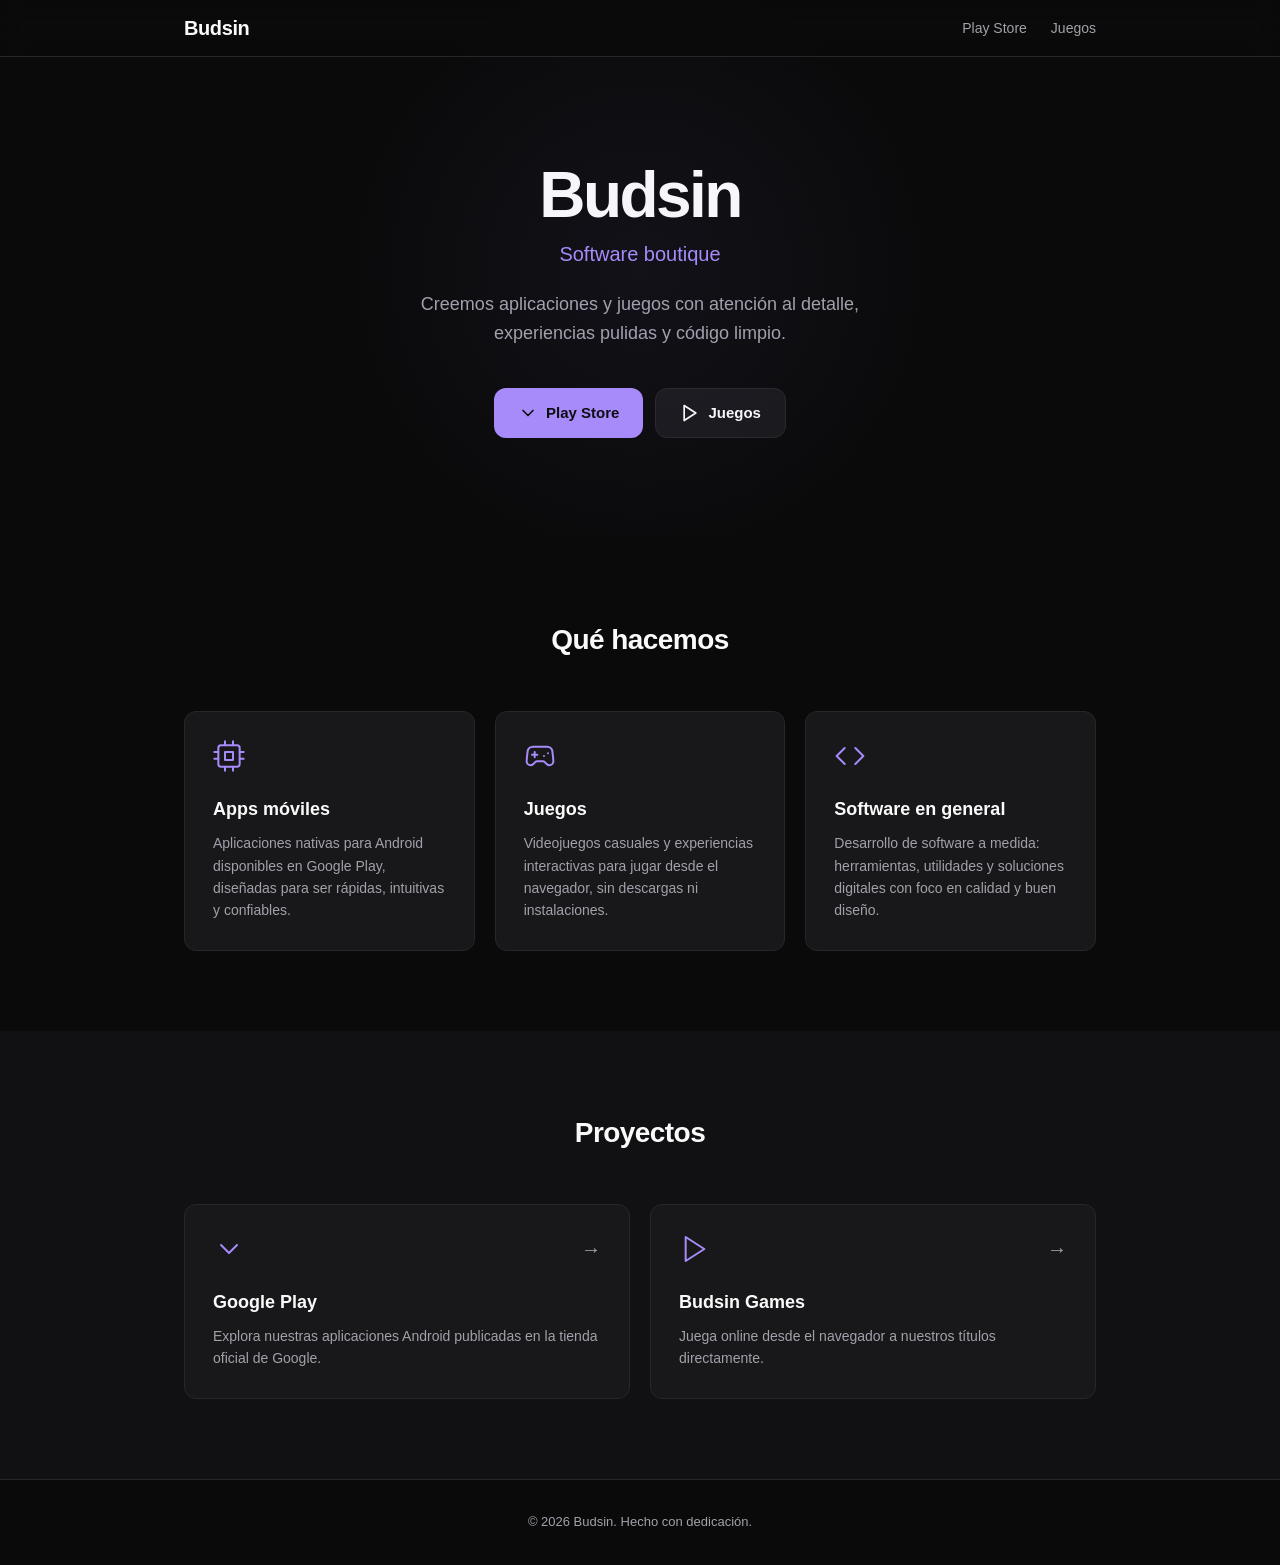
==== index.html @ 26d52bfa "first commit" ====
<!DOCTYPE html>
<html lang="es">
<head>
  <meta charset="UTF-8">
  <meta name="viewport" content="width=device-width, initial-scale=1.0">
  <meta name="description" content="Budsin - Software boutique que crea aplicaciones y juegos móviles innovadores.">
  <title>Budsin · Software</title>
  <link rel="stylesheet" href="/styles.css">
  <link rel="icon" type="image/svg+xml" href="data:image/svg+xml,<svg xmlns='http://www.w3.org/2000/svg' viewBox='0 0 32 32'><text y='28' font-size='28'>⚡</text></svg>">
</head>
<body>
  <header class="header">
    <div class="container">
      <nav class="nav">
        <a href="/" class="logo">Budsin</a>
        <div class="nav-links">
          <a href="https://play.google.com/store/apps/dev?id=5344432385513025185" target="_blank" rel="noopener">Play Store</a>
          <a href="https://games.budsin.dev" target="_blank" rel="noopener">Juegos</a>
        </div>
      </nav>
    </div>
  </header>

  <main>
    <section class="hero">
      <div class="container">
        <h1 class="hero-title">Budsin</h1>
        <p class="hero-subtitle">Software boutique</p>
        <p class="hero-desc">
          Creemos aplicaciones y juegos con atención al detalle,
          experiencias pulidas y código limpio.
        </p>
        <div class="hero-actions">
          <a href="https://play.google.com/store/apps/dev?id=5344432385513025185" target="_blank" rel="noopener" class="btn btn-primary">
            <svg width="20" height="20" viewBox="0 0 24 24" fill="none" stroke="currentColor" stroke-width="2" stroke-linecap="round" stroke-linejoin="round"><polyline points="6 9 12 15 18 9"/></svg>
            Play Store
          </a>
          <a href="https://games.budsin.dev" target="_blank" rel="noopener" class="btn btn-secondary">
            <svg width="20" height="20" viewBox="0 0 24 24" fill="none" stroke="currentColor" stroke-width="2" stroke-linecap="round" stroke-linejoin="round"><polygon points="5 3 19 12 5 21 5 3"/></svg>
            Juegos
          </a>
        </div>
      </div>
    </section>

    <section class="section">
      <div class="container">
        <h2 class="section-title">Qué hacemos</h2>
        <div class="cards">
          <article class="card">
            <div class="card-icon">
              <svg width="32" height="32" viewBox="0 0 24 24" fill="none" stroke="currentColor" stroke-width="1.5" stroke-linecap="round" stroke-linejoin="round"><rect x="4" y="4" width="16" height="16" rx="2" ry="2"/><rect x="9" y="9" width="6" height="6"/><line x1="9" y1="1" x2="9" y2="4"/><line x1="15" y1="1" x2="15" y2="4"/><line x1="9" y1="20" x2="9" y2="23"/><line x1="15" y1="20" x2="15" y2="23"/><line x1="20" y1="9" x2="23" y2="9"/><line x1="20" y1="14" x2="23" y2="14"/><line x1="1" y1="9" x2="4" y2="9"/><line x1="1" y1="14" x2="4" y2="14"/></svg>
            </div>
            <h3 class="card-title">Apps móviles</h3>
            <p class="card-text">Aplicaciones nativas para Android disponibles en Google Play, diseñadas para ser rápidas, intuitivas y confiables.</p>
          </article>
          <article class="card">
            <div class="card-icon">
              <svg width="32" height="32" viewBox="0 0 24 24" fill="none" stroke="currentColor" stroke-width="1.5" stroke-linecap="round" stroke-linejoin="round"><line x1="6" y1="11" x2="10" y2="11"/><line x1="8" y1="9" x2="8" y2="13"/><line x1="15" y1="12" x2="15.01" y2="12"/><line x1="18" y1="10" x2="18.01" y2="10"/><path d="M17.32 5H6.68a4 4 0 0 0-3.978 3.59c-.006.052-.01.101-.017.152C2.604 9.416 2 14.456 2 16a3 3 0 0 0 3 3c1 0 1.5-.5 2-1l1.414-1.414A2 2 0 0 1 9.828 16h4.344a2 2 0 0 1 1.414.586L17 18c.5.5 1 1 2 1a3 3 0 0 0 3-3c0-1.545-.604-6.584-.685-7.258-.007-.05-.011-.1-.017-.151A4 4 0 0 0 17.32 5z"/></svg>
            </div>
            <h3 class="card-title">Juegos</h3>
            <p class="card-text">Videojuegos casuales y experiencias interactivas para jugar desde el navegador, sin descargas ni instalaciones.</p>
          </article>
          <article class="card">
            <div class="card-icon">
              <svg width="32" height="32" viewBox="0 0 24 24" fill="none" stroke="currentColor" stroke-width="1.5" stroke-linecap="round" stroke-linejoin="round"><polyline points="16 18 22 12 16 6"/><polyline points="8 6 2 12 8 18"/></svg>
            </div>
            <h3 class="card-title">Software en general</h3>
            <p class="card-text">Desarrollo de software a medida: herramientas, utilidades y soluciones digitales con foco en calidad y buen diseño.</p>
          </article>
        </div>
      </div>
    </section>

    <section class="section section-alt">
      <div class="container">
        <h2 class="section-title">Proyectos</h2>
        <div class="cards">
          <a href="https://play.google.com/store/apps/dev?id=5344432385513025185" target="_blank" rel="noopener" class="card card-link">
            <div class="card-icon">
              <svg width="32" height="32" viewBox="0 0 24 24" fill="none" stroke="currentColor" stroke-width="1.5" stroke-linecap="round" stroke-linejoin="round"><polyline points="6 9 12 15 18 9"/></svg>
            </div>
            <h3 class="card-title">Google Play</h3>
            <p class="card-text">Explora nuestras aplicaciones Android publicadas en la tienda oficial de Google.</p>
            <span class="card-arrow">→</span>
          </a>
          <a href="https://games.budsin.dev" target="_blank" rel="noopener" class="card card-link">
            <div class="card-icon">
              <svg width="32" height="32" viewBox="0 0 24 24" fill="none" stroke="currentColor" stroke-width="1.5" stroke-linecap="round" stroke-linejoin="round"><polygon points="5 3 19 12 5 21 5 3"/></svg>
            </div>
            <h3 class="card-title">Budsin Games</h3>
            <p class="card-text">Juega online desde el navegador a nuestros títulos directamente.</p>
            <span class="card-arrow">→</span>
          </a>
        </div>
      </div>
    </section>
  </main>

  <footer class="footer">
    <div class="container">
      <p>&copy; 2026 Budsin. Hecho con dedicación.</p>
    </div>
  </footer>
</body>
</html>
---- styles.css ----
*, *::before, *::after {
  margin: 0;
  padding: 0;
  box-sizing: border-box;
}

:root {
  --bg: #0a0a0b;
  --bg-alt: #111113;
  --surface: #18181b;
  --border: #27272a;
  --text: #fafafa;
  --text-muted: #a1a1aa;
  --accent: #a78bfa;
  --accent-hover: #c4b5fd;
  --radius: 12px;
}

html {
  scroll-behavior: smooth;
}

body {
  font-family: -apple-system, BlinkMacSystemFont, 'Segoe UI', Roboto, 'Helvetica Neue', Arial, sans-serif;
  background: var(--bg);
  color: var(--text);
  line-height: 1.6;
  min-height: 100vh;
}

a {
  color: inherit;
  text-decoration: none;
}

img {
  max-width: 100%;
  display: block;
}

.container {
  max-width: 960px;
  margin: 0 auto;
  padding: 0 24px;
}

/* Header */
.header {
  position: fixed;
  top: 0;
  left: 0;
  right: 0;
  z-index: 100;
  background: rgba(10, 10, 11, 0.8);
  backdrop-filter: blur(12px);
  border-bottom: 1px solid var(--border);
}

.nav {
  display: flex;
  align-items: center;
  justify-content: space-between;
  height: 56px;
}

.logo {
  font-size: 1.25rem;
  font-weight: 700;
  letter-spacing: -0.02em;
}

.nav-links {
  display: flex;
  gap: 24px;
}

.nav-links a {
  font-size: 0.875rem;
  color: var(--text-muted);
  transition: color 0.2s;
}

.nav-links a:hover {
  color: var(--text);
}

/* Hero */
.hero {
  padding: 160px 0 100px;
  text-align: center;
  position: relative;
  overflow: hidden;
}

.hero::before {
  content: '';
  position: absolute;
  top: 50%;
  left: 50%;
  width: 600px;
  height: 600px;
  background: radial-gradient(circle, rgba(167, 139, 250, 0.06) 0%, transparent 70%);
  transform: translate(-50%, -50%);
  pointer-events: none;
}

.hero-title {
  font-size: 4rem;
  font-weight: 800;
  letter-spacing: -0.04em;
  line-height: 1.1;
  margin-bottom: 8px;
}

.hero-subtitle {
  font-size: 1.25rem;
  color: var(--accent);
  font-weight: 500;
  margin-bottom: 20px;
}

.hero-desc {
  font-size: 1.125rem;
  color: var(--text-muted);
  max-width: 480px;
  margin: 0 auto 40px;
}

.hero-actions {
  display: flex;
  gap: 12px;
  justify-content: center;
  flex-wrap: wrap;
}

/* Buttons */
.btn {
  display: inline-flex;
  align-items: center;
  gap: 8px;
  padding: 12px 24px;
  border-radius: var(--radius);
  font-size: 0.9375rem;
  font-weight: 600;
  transition: all 0.2s;
  border: none;
  cursor: pointer;
}

.btn-primary {
  background: var(--accent);
  color: #0a0a0b;
}

.btn-primary:hover {
  background: var(--accent-hover);
  transform: translateY(-1px);
}

.btn-secondary {
  background: var(--surface);
  color: var(--text);
  border: 1px solid var(--border);
}

.btn-secondary:hover {
  background: var(--border);
  transform: translateY(-1px);
}

/* Sections */
.section {
  padding: 80px 0;
}

.section-alt {
  background: var(--bg-alt);
}

.section-title {
  font-size: 1.75rem;
  font-weight: 700;
  letter-spacing: -0.02em;
  text-align: center;
  margin-bottom: 48px;
}

/* Cards grid */
.cards {
  display: grid;
  grid-template-columns: repeat(auto-fit, minmax(260px, 1fr));
  gap: 20px;
}

.card {
  background: var(--surface);
  border: 1px solid var(--border);
  border-radius: var(--radius);
  padding: 28px;
  position: relative;
}

.card-link {
  display: block;
  transition: border-color 0.2s, transform 0.2s;
}

.card-link:hover {
  border-color: var(--accent);
  transform: translateY(-2px);
}

.card-icon {
  color: var(--accent);
  margin-bottom: 16px;
}

.card-title {
  font-size: 1.125rem;
  font-weight: 600;
  margin-bottom: 8px;
}

.card-text {
  font-size: 0.875rem;
  color: var(--text-muted);
  line-height: 1.6;
}

.card-arrow {
  position: absolute;
  top: 28px;
  right: 28px;
  font-size: 1.25rem;
  color: var(--text-muted);
  transition: color 0.2s, transform 0.2s;
}

.card-link:hover .card-arrow {
  color: var(--accent);
  transform: translateX(4px);
}

/* Footer */
.footer {
  padding: 32px 0;
  text-align: center;
  border-top: 1px solid var(--border);
  color: var(--text-muted);
  font-size: 0.8125rem;
}

/* Responsive */
@media (max-width: 640px) {
  .hero {
    padding: 120px 0 60px;
  }

  .hero-title {
    font-size: 2.5rem;
  }

  .hero-subtitle {
    font-size: 1rem;
  }

  .hero-desc {
    font-size: 1rem;
  }

  .section {
    padding: 60px 0;
  }

  .section-title {
    font-size: 1.5rem;
    margin-bottom: 32px;
  }

  .cards {
    grid-template-columns: 1fr;
  }
}
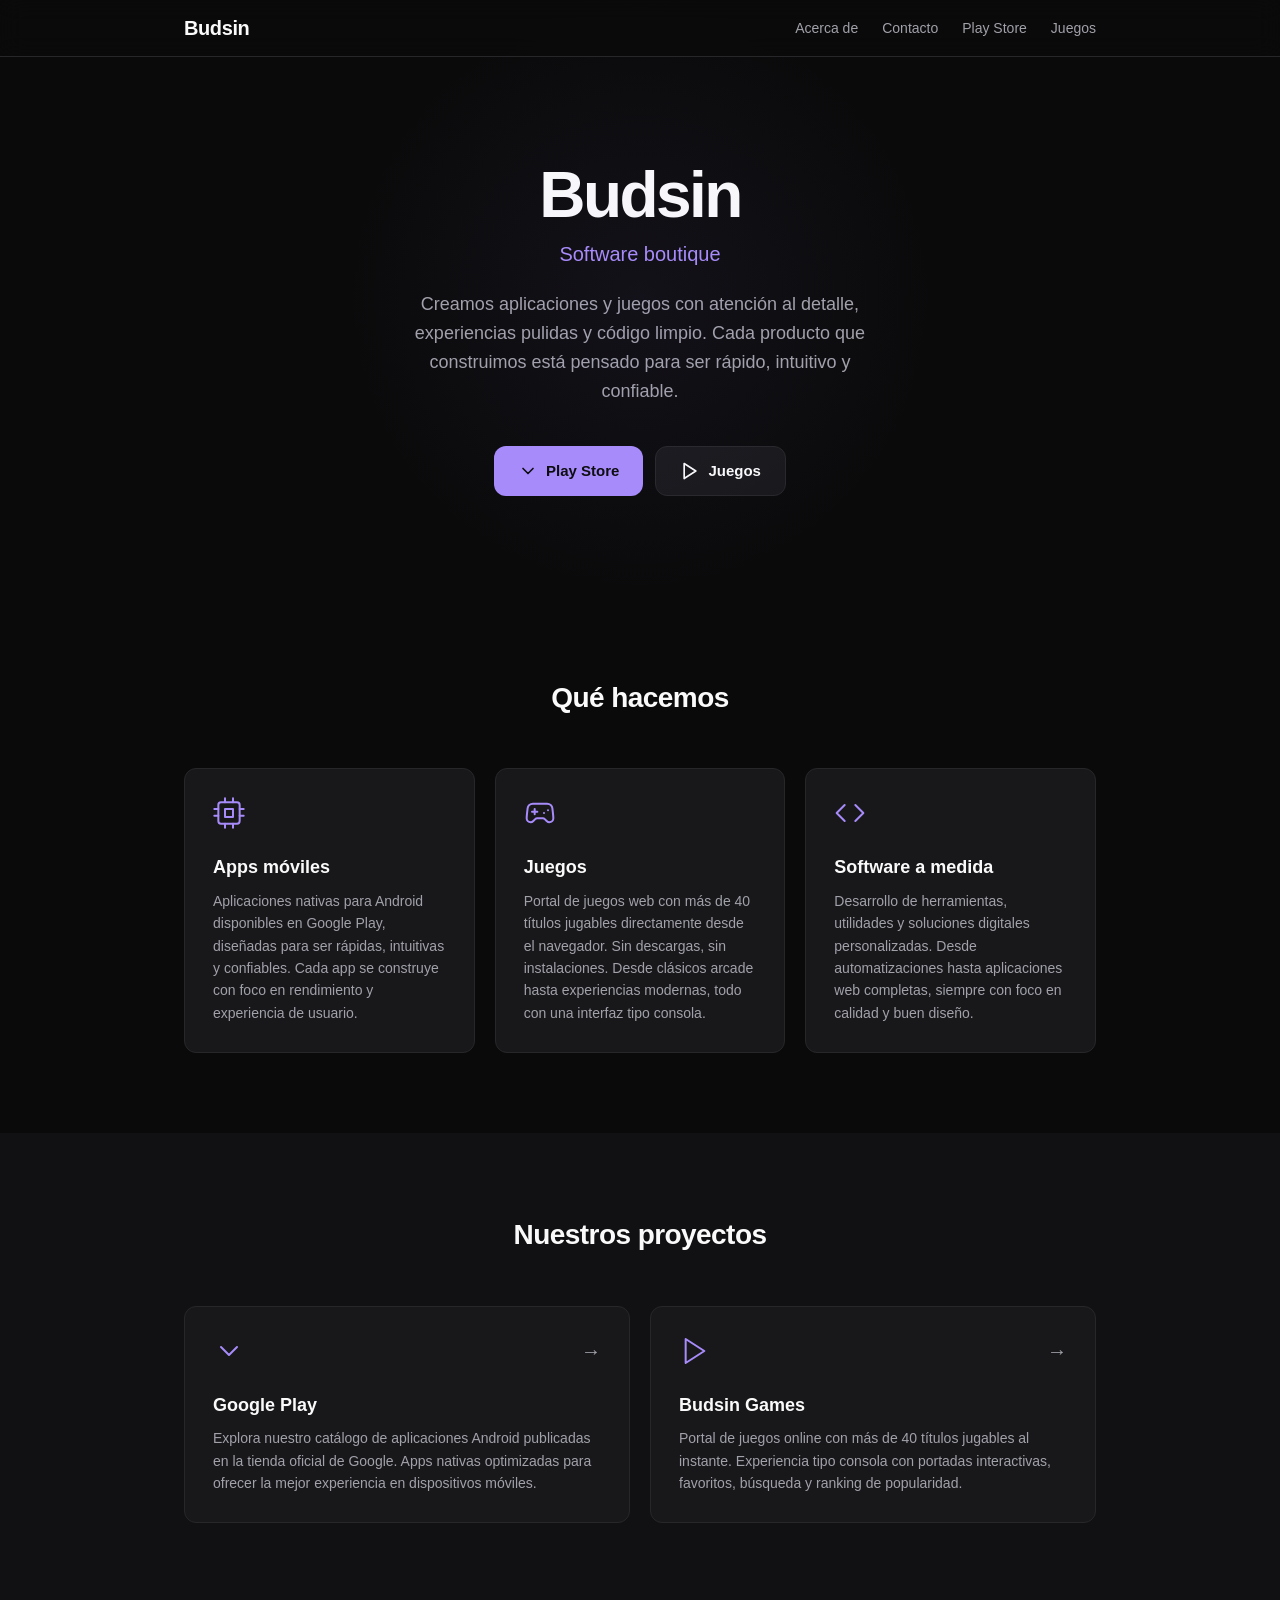
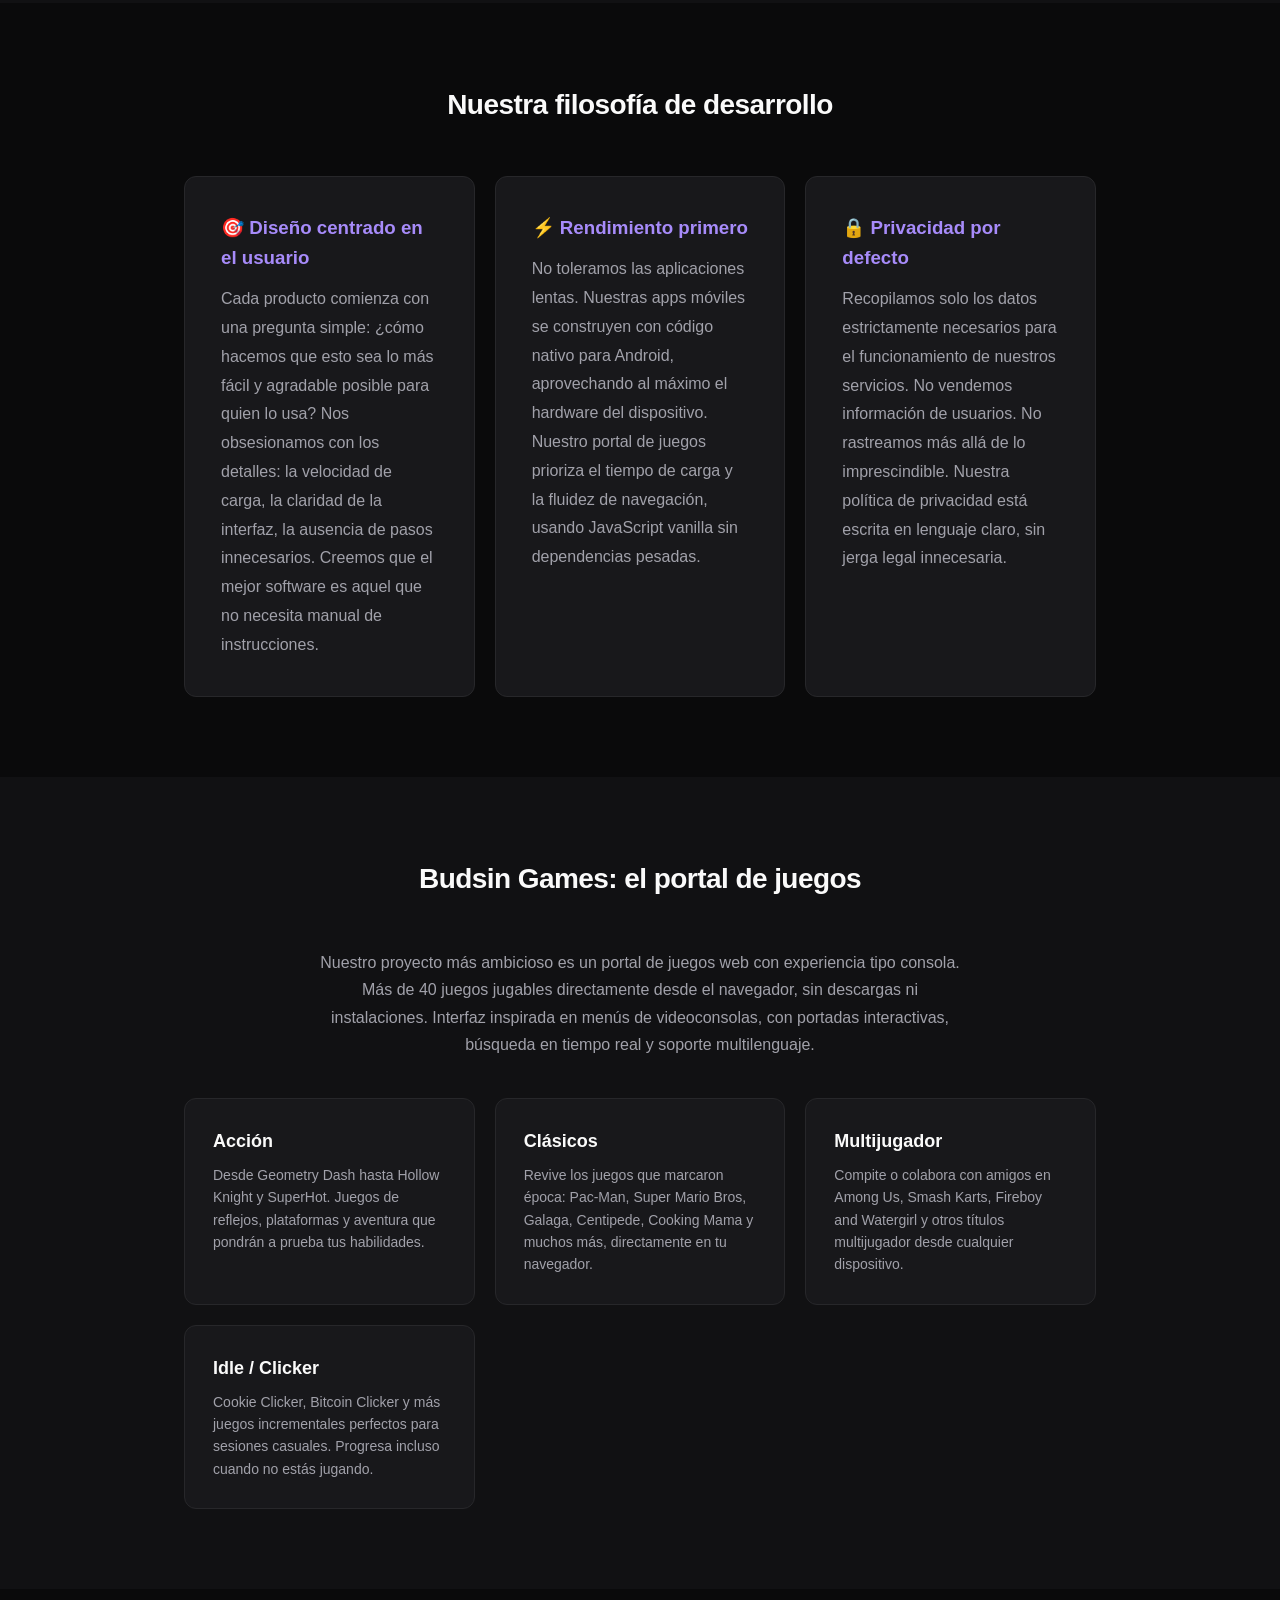
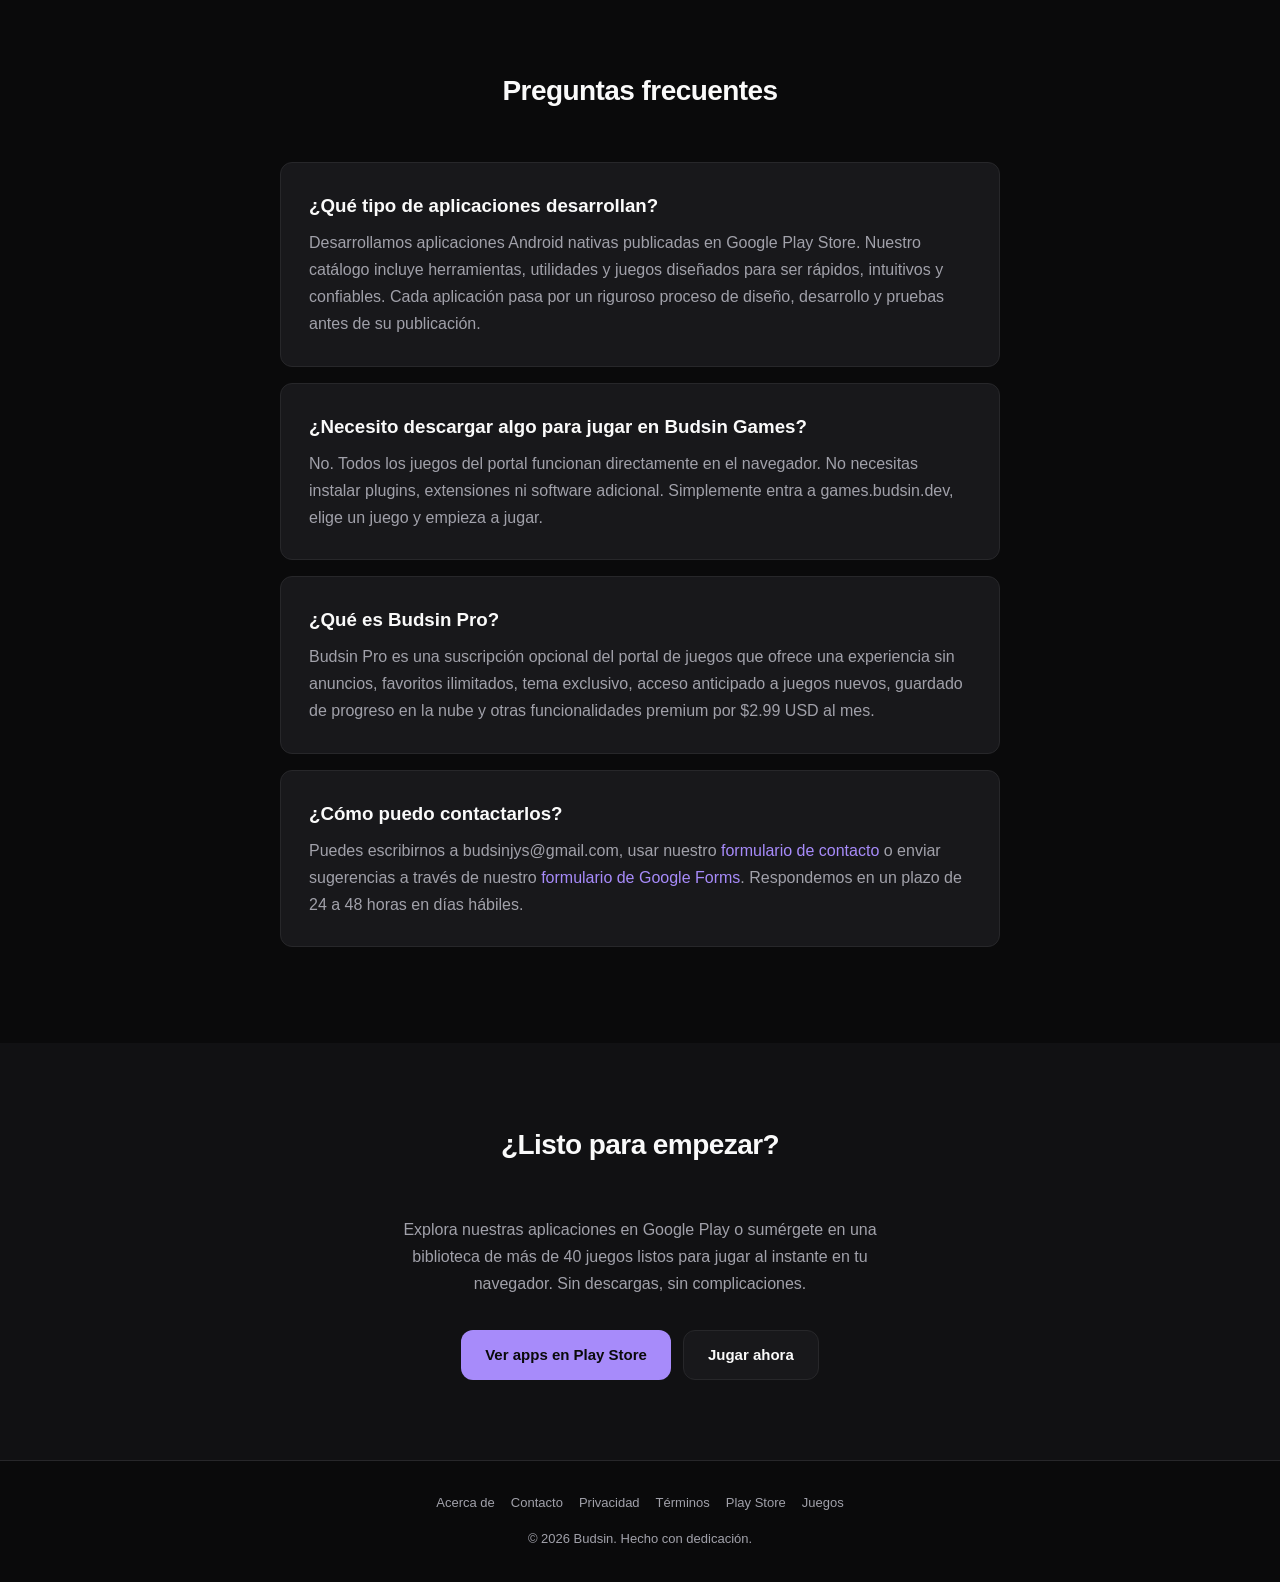
==== commit 23553949: "fix: AdSense compliance — add legal pages, expand content, improve SEO - Add about, privacy policy, " ====
--- a/index.html
+++ b/index.html
@@ -3,10 +3,32 @@
 <head>
   <meta charset="UTF-8">
   <meta name="viewport" content="width=device-width, initial-scale=1.0">
-  <meta name="description" content="Budsin - Software boutique que crea aplicaciones y juegos móviles innovadores.">
-  <title>Budsin · Software</title>
+  <meta name="description" content="Budsin — Software boutique que crea aplicaciones Android y juegos web. Desarrollo de software a medida con atención al detalle, código limpio y experiencias pulidas. Descubre nuestras apps en Google Play y juega gratis en nuestro portal de juegos online.">
+  <meta name="keywords" content="software boutique, desarrollo de aplicaciones, Android, Google Play, juegos online, juegos web, desarrollo de software, apps móviles">
+  <meta name="robots" content="index, follow">
+  <meta property="og:title" content="Budsin · Software boutique">
+  <meta property="og:description" content="Creamos aplicaciones Android y juegos web con atención al detalle. Descubre nuestras apps en Google Play y juega gratis en nuestro portal de juegos online.">
+  <meta property="og:url" content="https://budsin.dev">
+  <meta property="og:type" content="website">
+  <meta name="twitter:card" content="summary_large_image">
+  <title>Budsin · Software boutique — Apps y juegos con atención al detalle</title>
   <link rel="stylesheet" href="/styles.css">
   <link rel="icon" type="image/svg+xml" href="data:image/svg+xml,<svg xmlns='http://www.w3.org/2000/svg' viewBox='0 0 32 32'><text y='28' font-size='28'>⚡</text></svg>">
+  <script async src="https://pagead2.googlesyndication.com/pagead/js/adsbygoogle.js?client=ca-pub-2866089236522641" crossorigin="anonymous"></script>
+  <script type="application/ld+json">
+  {
+    "@context": "https://schema.org",
+    "@type": "Organization",
+    "name": "Budsin",
+    "url": "https://budsin.dev",
+    "description": "Software boutique que crea aplicaciones Android y juegos web con atención al detalle, experiencias pulidas y código limpio.",
+    "email": "budsinjys@gmail.com",
+    "sameAs": [
+      "https://play.google.com/store/apps/dev?id=5344432385513025185",
+      "https://games.budsin.dev"
+    ]
+  }
+  </script>
 </head>
 <body>
   <header class="header">
@@ -14,6 +36,8 @@
       <nav class="nav">
         <a href="/" class="logo">Budsin</a>
         <div class="nav-links">
+          <a href="/about">Acerca de</a>
+          <a href="/contacto">Contacto</a>
           <a href="https://play.google.com/store/apps/dev?id=5344432385513025185" target="_blank" rel="noopener">Play Store</a>
           <a href="https://games.budsin.dev" target="_blank" rel="noopener">Juegos</a>
         </div>
@@ -22,13 +46,14 @@
   </header>
 
   <main>
+    <!-- Hero -->
     <section class="hero">
       <div class="container">
         <h1 class="hero-title">Budsin</h1>
         <p class="hero-subtitle">Software boutique</p>
         <p class="hero-desc">
-          Creemos aplicaciones y juegos con atención al detalle,
-          experiencias pulidas y código limpio.
+          Creamos aplicaciones y juegos con atención al detalle, experiencias pulidas y código limpio.
+          Cada producto que construimos está pensado para ser rápido, intuitivo y confiable.
         </p>
         <div class="hero-actions">
           <a href="https://play.google.com/store/apps/dev?id=5344432385513025185" target="_blank" rel="noopener" class="btn btn-primary">
@@ -43,6 +68,7 @@
       </div>
     </section>
 
+    <!-- What we do -->
     <section class="section">
       <div class="container">
         <h2 class="section-title">Qué hacemos</h2>
@@ -52,36 +78,37 @@
               <svg width="32" height="32" viewBox="0 0 24 24" fill="none" stroke="currentColor" stroke-width="1.5" stroke-linecap="round" stroke-linejoin="round"><rect x="4" y="4" width="16" height="16" rx="2" ry="2"/><rect x="9" y="9" width="6" height="6"/><line x1="9" y1="1" x2="9" y2="4"/><line x1="15" y1="1" x2="15" y2="4"/><line x1="9" y1="20" x2="9" y2="23"/><line x1="15" y1="20" x2="15" y2="23"/><line x1="20" y1="9" x2="23" y2="9"/><line x1="20" y1="14" x2="23" y2="14"/><line x1="1" y1="9" x2="4" y2="9"/><line x1="1" y1="14" x2="4" y2="14"/></svg>
             </div>
             <h3 class="card-title">Apps móviles</h3>
-            <p class="card-text">Aplicaciones nativas para Android disponibles en Google Play, diseñadas para ser rápidas, intuitivas y confiables.</p>
+            <p class="card-text">Aplicaciones nativas para Android disponibles en Google Play, diseñadas para ser rápidas, intuitivas y confiables. Cada app se construye con foco en rendimiento y experiencia de usuario.</p>
           </article>
           <article class="card">
             <div class="card-icon">
               <svg width="32" height="32" viewBox="0 0 24 24" fill="none" stroke="currentColor" stroke-width="1.5" stroke-linecap="round" stroke-linejoin="round"><line x1="6" y1="11" x2="10" y2="11"/><line x1="8" y1="9" x2="8" y2="13"/><line x1="15" y1="12" x2="15.01" y2="12"/><line x1="18" y1="10" x2="18.01" y2="10"/><path d="M17.32 5H6.68a4 4 0 0 0-3.978 3.59c-.006.052-.01.101-.017.152C2.604 9.416 2 14.456 2 16a3 3 0 0 0 3 3c1 0 1.5-.5 2-1l1.414-1.414A2 2 0 0 1 9.828 16h4.344a2 2 0 0 1 1.414.586L17 18c.5.5 1 1 2 1a3 3 0 0 0 3-3c0-1.545-.604-6.584-.685-7.258-.007-.05-.011-.1-.017-.151A4 4 0 0 0 17.32 5z"/></svg>
             </div>
             <h3 class="card-title">Juegos</h3>
-            <p class="card-text">Videojuegos casuales y experiencias interactivas para jugar desde el navegador, sin descargas ni instalaciones.</p>
+            <p class="card-text">Portal de juegos web con más de 40 títulos jugables directamente desde el navegador. Sin descargas, sin instalaciones. Desde clásicos arcade hasta experiencias modernas, todo con una interfaz tipo consola.</p>
           </article>
           <article class="card">
             <div class="card-icon">
               <svg width="32" height="32" viewBox="0 0 24 24" fill="none" stroke="currentColor" stroke-width="1.5" stroke-linecap="round" stroke-linejoin="round"><polyline points="16 18 22 12 16 6"/><polyline points="8 6 2 12 8 18"/></svg>
             </div>
-            <h3 class="card-title">Software en general</h3>
-            <p class="card-text">Desarrollo de software a medida: herramientas, utilidades y soluciones digitales con foco en calidad y buen diseño.</p>
-          </article>
-        </div>
-      </div>
-    </section>
-
+            <h3 class="card-title">Software a medida</h3>
+            <p class="card-text">Desarrollo de herramientas, utilidades y soluciones digitales personalizadas. Desde automatizaciones hasta aplicaciones web completas, siempre con foco en calidad y buen diseño.</p>
+          </article>
+        </div>
+      </div>
+    </section>
+
+    <!-- Projects / Portfolio -->
     <section class="section section-alt">
       <div class="container">
-        <h2 class="section-title">Proyectos</h2>
+        <h2 class="section-title">Nuestros proyectos</h2>
         <div class="cards">
           <a href="https://play.google.com/store/apps/dev?id=5344432385513025185" target="_blank" rel="noopener" class="card card-link">
             <div class="card-icon">
               <svg width="32" height="32" viewBox="0 0 24 24" fill="none" stroke="currentColor" stroke-width="1.5" stroke-linecap="round" stroke-linejoin="round"><polyline points="6 9 12 15 18 9"/></svg>
             </div>
             <h3 class="card-title">Google Play</h3>
-            <p class="card-text">Explora nuestras aplicaciones Android publicadas en la tienda oficial de Google.</p>
+            <p class="card-text">Explora nuestro catálogo de aplicaciones Android publicadas en la tienda oficial de Google. Apps nativas optimizadas para ofrecer la mejor experiencia en dispositivos móviles.</p>
             <span class="card-arrow">→</span>
           </a>
           <a href="https://games.budsin.dev" target="_blank" rel="noopener" class="card card-link">
@@ -89,9 +116,127 @@
               <svg width="32" height="32" viewBox="0 0 24 24" fill="none" stroke="currentColor" stroke-width="1.5" stroke-linecap="round" stroke-linejoin="round"><polygon points="5 3 19 12 5 21 5 3"/></svg>
             </div>
             <h3 class="card-title">Budsin Games</h3>
-            <p class="card-text">Juega online desde el navegador a nuestros títulos directamente.</p>
+            <p class="card-text">Portal de juegos online con más de 40 títulos jugables al instante. Experiencia tipo consola con portadas interactivas, favoritos, búsqueda y ranking de popularidad.</p>
             <span class="card-arrow">→</span>
           </a>
+        </div>
+      </div>
+    </section>
+
+    <!-- Development philosophy -->
+    <section class="section">
+      <div class="container">
+        <h2 class="section-title">Nuestra filosofía de desarrollo</h2>
+        <div class="cards">
+          <article class="card" style="padding: 36px;">
+            <h3 style="color: var(--accent); margin-bottom: 12px;">🎯 Diseño centrado en el usuario</h3>
+            <p style="color: var(--text-muted); line-height: 1.8;">
+              Cada producto comienza con una pregunta simple: ¿cómo hacemos que esto sea lo más fácil y agradable posible para quien lo usa?
+              Nos obsesionamos con los detalles: la velocidad de carga, la claridad de la interfaz, la ausencia de pasos innecesarios.
+              Creemos que el mejor software es aquel que no necesita manual de instrucciones.
+            </p>
+          </article>
+          <article class="card" style="padding: 36px;">
+            <h3 style="color: var(--accent); margin-bottom: 12px;">⚡ Rendimiento primero</h3>
+            <p style="color: var(--text-muted); line-height: 1.8;">
+              No toleramos las aplicaciones lentas. Nuestras apps móviles se construyen con código nativo para Android,
+              aprovechando al máximo el hardware del dispositivo. Nuestro portal de juegos prioriza el tiempo de carga
+              y la fluidez de navegación, usando JavaScript vanilla sin dependencias pesadas.
+            </p>
+          </article>
+          <article class="card" style="padding: 36px;">
+            <h3 style="color: var(--accent); margin-bottom: 12px;">🔒 Privacidad por defecto</h3>
+            <p style="color: var(--text-muted); line-height: 1.8;">
+              Recopilamos solo los datos estrictamente necesarios para el funcionamiento de nuestros servicios.
+              No vendemos información de usuarios. No rastreamos más allá de lo imprescindible.
+              Nuestra política de privacidad está escrita en lenguaje claro, sin jerga legal innecesaria.
+            </p>
+          </article>
+        </div>
+      </div>
+    </section>
+
+    <!-- Games Portal Highlights -->
+    <section class="section section-alt">
+      <div class="container">
+        <h2 class="section-title">Budsin Games: el portal de juegos</h2>
+        <p style="text-align: center; color: var(--text-muted); max-width: 640px; margin: 0 auto 40px; line-height: 1.7;">
+          Nuestro proyecto más ambicioso es un portal de juegos web con experiencia tipo consola.
+          Más de 40 juegos jugables directamente desde el navegador, sin descargas ni instalaciones.
+          Interfaz inspirada en menús de videoconsolas, con portadas interactivas, búsqueda en tiempo real y soporte multilenguaje.
+        </p>
+        <div class="cards">
+          <article class="card">
+            <h3 class="card-title">Acción</h3>
+            <p class="card-text">Desde Geometry Dash hasta Hollow Knight y SuperHot. Juegos de reflejos, plataformas y aventura que pondrán a prueba tus habilidades.</p>
+          </article>
+          <article class="card">
+            <h3 class="card-title">Clásicos</h3>
+            <p class="card-text">Revive los juegos que marcaron época: Pac-Man, Super Mario Bros, Galaga, Centipede, Cooking Mama y muchos más, directamente en tu navegador.</p>
+          </article>
+          <article class="card">
+            <h3 class="card-title">Multijugador</h3>
+            <p class="card-text">Compite o colabora con amigos en Among Us, Smash Karts, Fireboy and Watergirl y otros títulos multijugador desde cualquier dispositivo.</p>
+          </article>
+          <article class="card">
+            <h3 class="card-title">Idle / Clicker</h3>
+            <p class="card-text">Cookie Clicker, Bitcoin Clicker y más juegos incrementales perfectos para sesiones casuales. Progresa incluso cuando no estás jugando.</p>
+          </article>
+        </div>
+      </div>
+    </section>
+
+    <!-- FAQ section -->
+    <section class="section">
+      <div class="container">
+        <h2 class="section-title">Preguntas frecuentes</h2>
+        <div style="max-width: 720px; margin: 0 auto;">
+          <article class="card" style="padding: 28px; margin-bottom: 16px;">
+            <h3 style="color: var(--text); margin-bottom: 8px;">¿Qué tipo de aplicaciones desarrollan?</h3>
+            <p style="color: var(--text-muted); line-height: 1.7;">
+              Desarrollamos aplicaciones Android nativas publicadas en Google Play Store. Nuestro catálogo incluye
+              herramientas, utilidades y juegos diseñados para ser rápidos, intuitivos y confiables.
+              Cada aplicación pasa por un riguroso proceso de diseño, desarrollo y pruebas antes de su publicación.
+            </p>
+          </article>
+          <article class="card" style="padding: 28px; margin-bottom: 16px;">
+            <h3 style="color: var(--text); margin-bottom: 8px;">¿Necesito descargar algo para jugar en Budsin Games?</h3>
+            <p style="color: var(--text-muted); line-height: 1.7;">
+              No. Todos los juegos del portal funcionan directamente en el navegador. No necesitas instalar plugins,
+              extensiones ni software adicional. Simplemente entra a games.budsin.dev, elige un juego y empieza a jugar.
+            </p>
+          </article>
+          <article class="card" style="padding: 28px; margin-bottom: 16px;">
+            <h3 style="color: var(--text); margin-bottom: 8px;">¿Qué es Budsin Pro?</h3>
+            <p style="color: var(--text-muted); line-height: 1.7;">
+              Budsin Pro es una suscripción opcional del portal de juegos que ofrece una experiencia sin anuncios,
+              favoritos ilimitados, tema exclusivo, acceso anticipado a juegos nuevos, guardado de progreso en la nube
+              y otras funcionalidades premium por $2.99 USD al mes.
+            </p>
+          </article>
+          <article class="card" style="padding: 28px; margin-bottom: 16px;">
+            <h3 style="color: var(--text); margin-bottom: 8px;">¿Cómo puedo contactarlos?</h3>
+            <p style="color: var(--text-muted); line-height: 1.7;">
+              Puedes escribirnos a budsinjys@gmail.com, usar nuestro <a href="/contacto" style="color: var(--accent);">formulario de contacto</a>
+              o enviar sugerencias a través de nuestro <a href="https://forms.gle/bUHTy8Lt6Kz1qkAx8" target="_blank" rel="noopener noreferrer" style="color: var(--accent);">formulario de Google Forms</a>.
+              Respondemos en un plazo de 24 a 48 horas en días hábiles.
+            </p>
+          </article>
+        </div>
+      </div>
+    </section>
+
+    <!-- CTA -->
+    <section class="section section-alt" style="text-align: center;">
+      <div class="container">
+        <h2 class="section-title">¿Listo para empezar?</h2>
+        <p style="color: var(--text-muted); max-width: 480px; margin: 0 auto 32px; line-height: 1.7;">
+          Explora nuestras aplicaciones en Google Play o sumérgete en una biblioteca de más de 40 juegos
+          listos para jugar al instante en tu navegador. Sin descargas, sin complicaciones.
+        </p>
+        <div class="hero-actions">
+          <a href="https://play.google.com/store/apps/dev?id=5344432385513025185" target="_blank" rel="noopener" class="btn btn-primary">Ver apps en Play Store</a>
+          <a href="https://games.budsin.dev" target="_blank" rel="noopener" class="btn btn-secondary">Jugar ahora</a>
         </div>
       </div>
     </section>
@@ -99,6 +244,14 @@
 
   <footer class="footer">
     <div class="container">
+      <nav style="display: flex; gap: 16px; justify-content: center; flex-wrap: wrap; margin-bottom: 16px;">
+        <a href="/about" style="color: var(--text-muted); font-size: 0.8125rem;">Acerca de</a>
+        <a href="/contacto" style="color: var(--text-muted); font-size: 0.8125rem;">Contacto</a>
+        <a href="/privacidad" style="color: var(--text-muted); font-size: 0.8125rem;">Privacidad</a>
+        <a href="/terminos" style="color: var(--text-muted); font-size: 0.8125rem;">Términos</a>
+        <a href="https://play.google.com/store/apps/dev?id=5344432385513025185" target="_blank" rel="noopener" style="color: var(--text-muted); font-size: 0.8125rem;">Play Store</a>
+        <a href="https://games.budsin.dev" target="_blank" rel="noopener" style="color: var(--text-muted); font-size: 0.8125rem;">Juegos</a>
+      </nav>
       <p>&copy; 2026 Budsin. Hecho con dedicación.</p>
     </div>
   </footer>
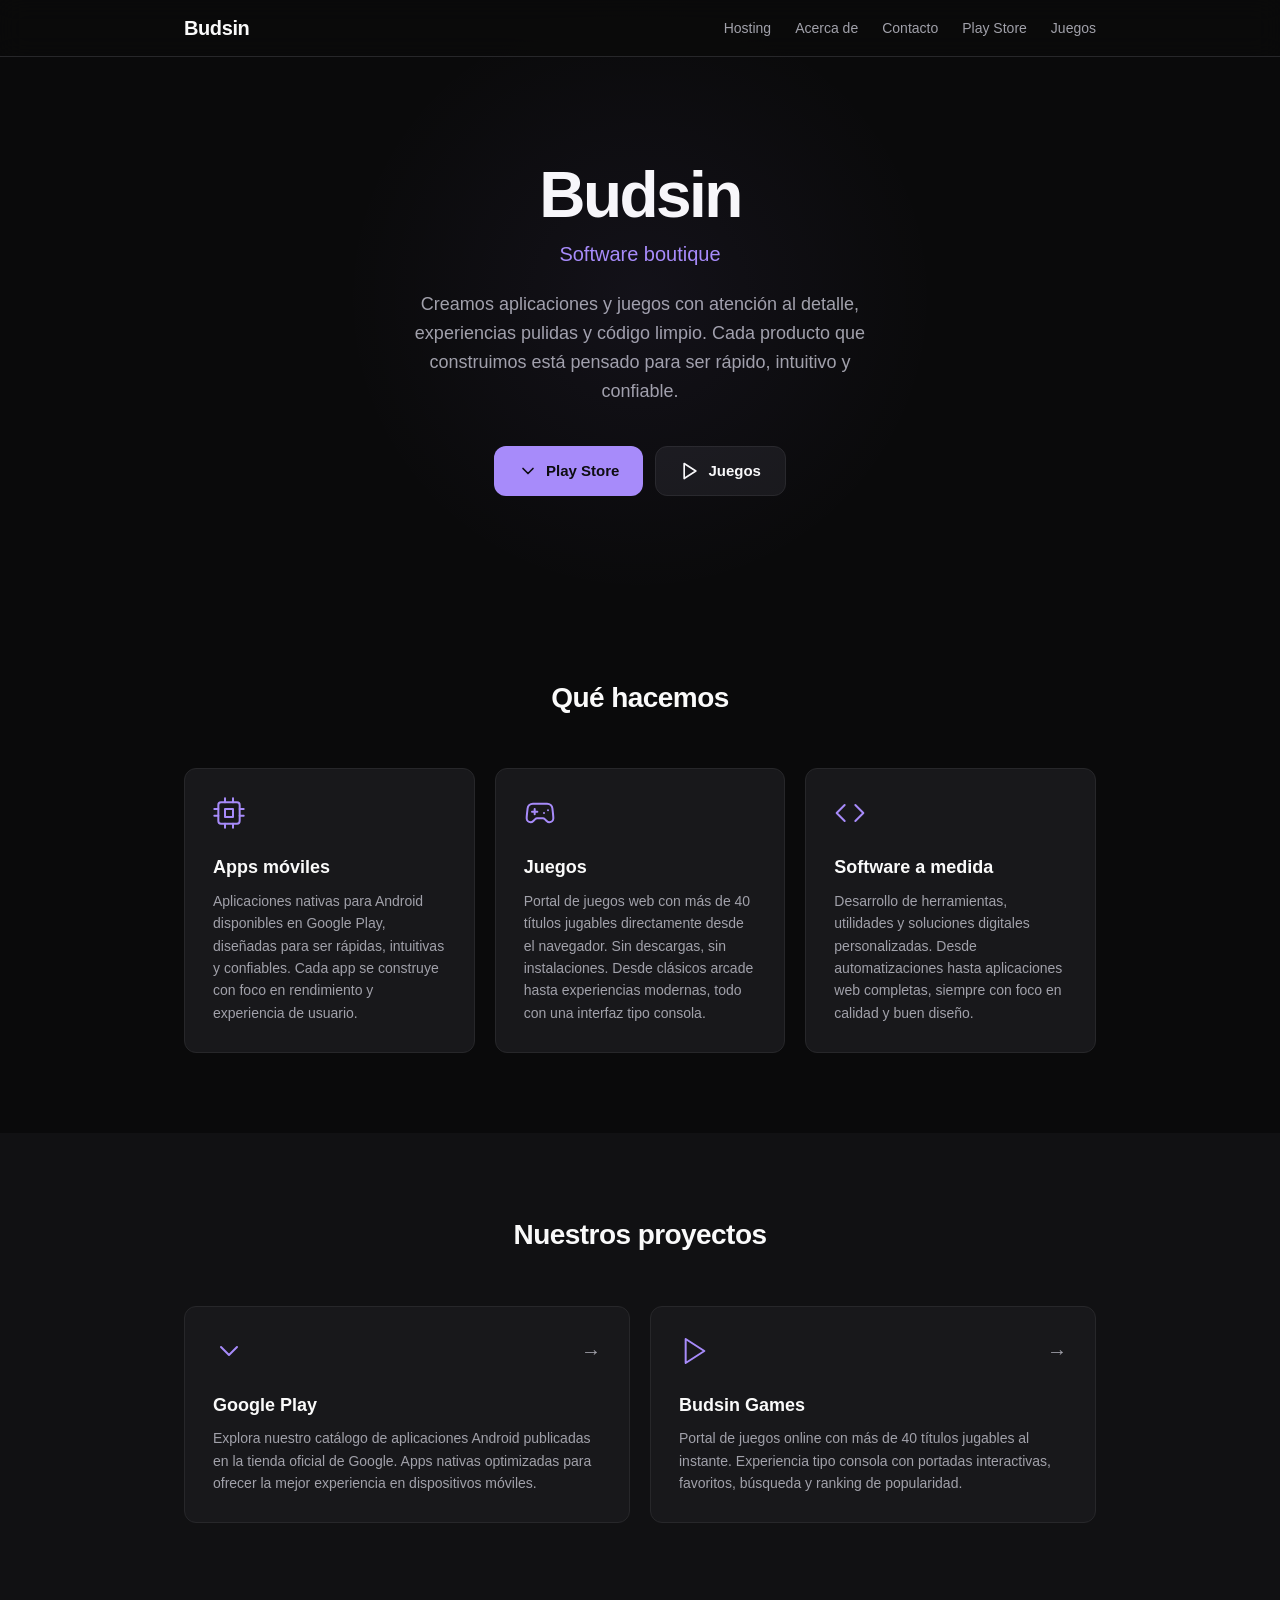
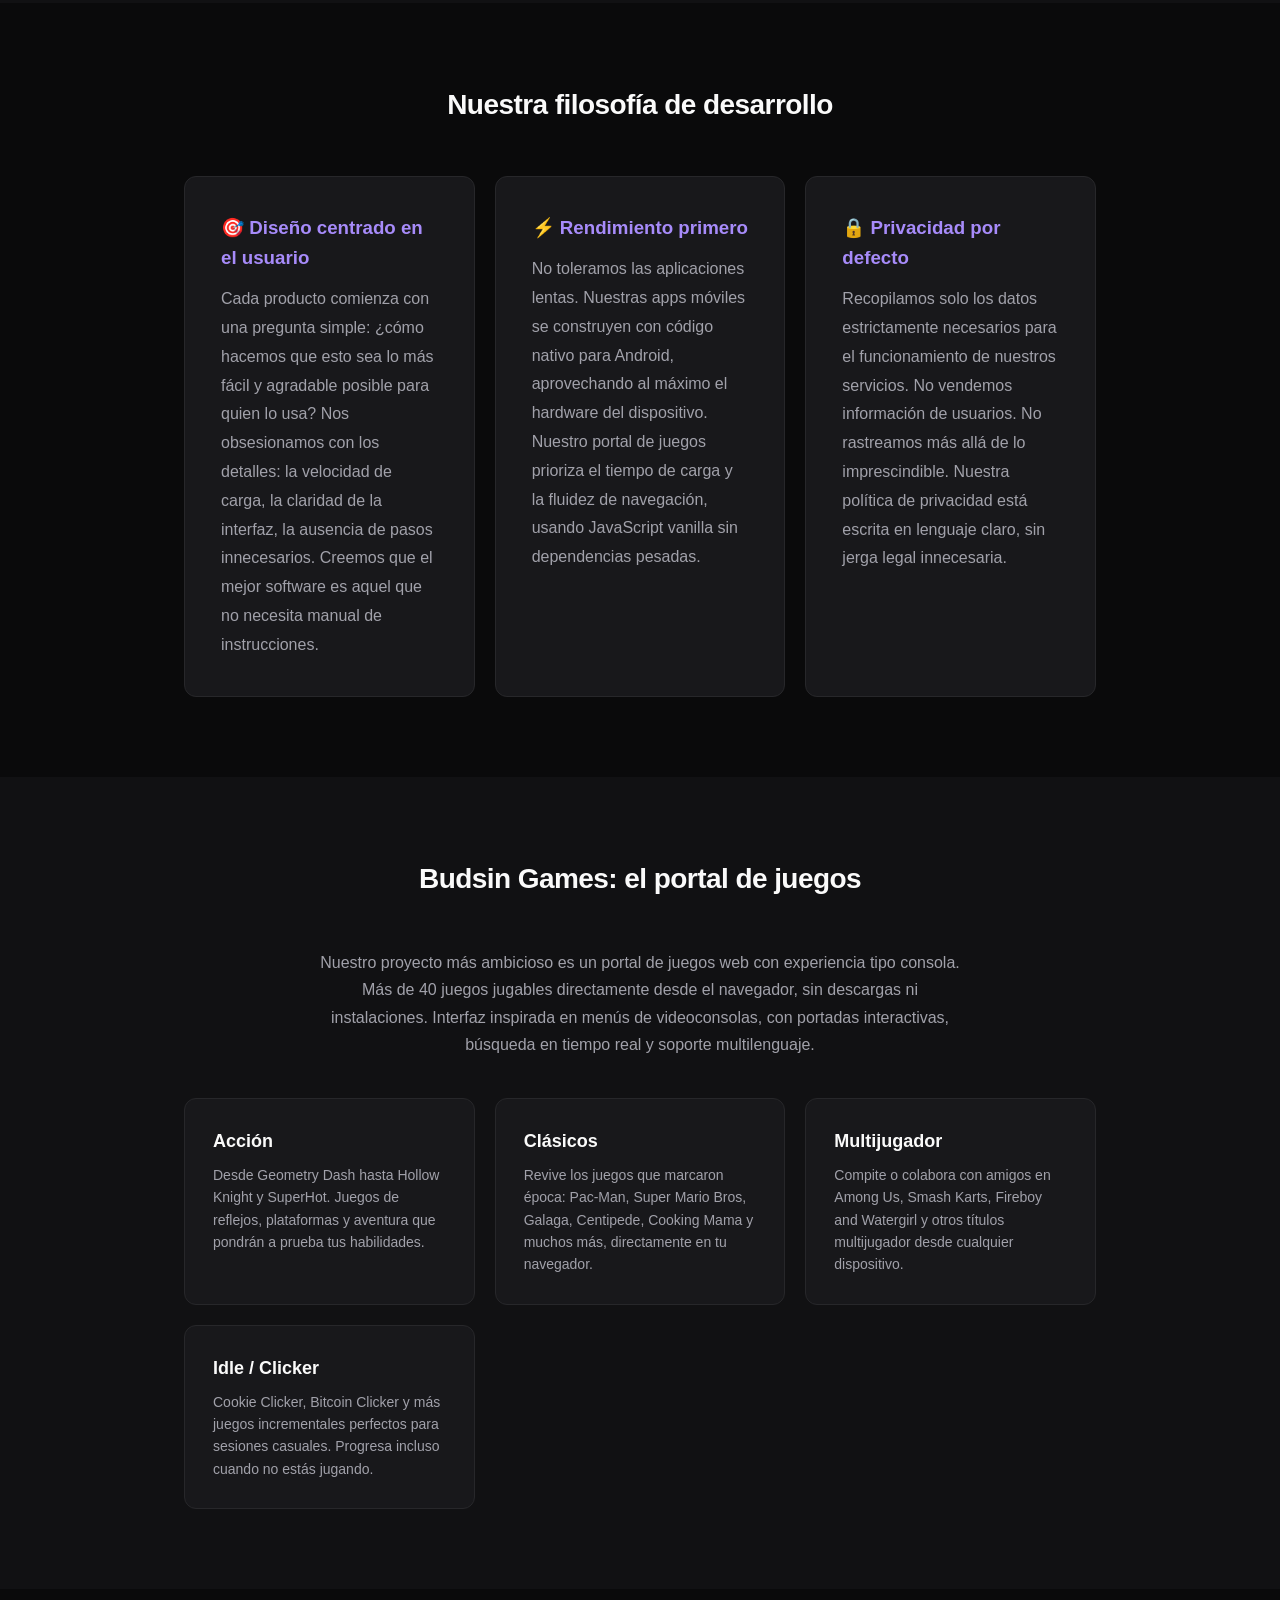
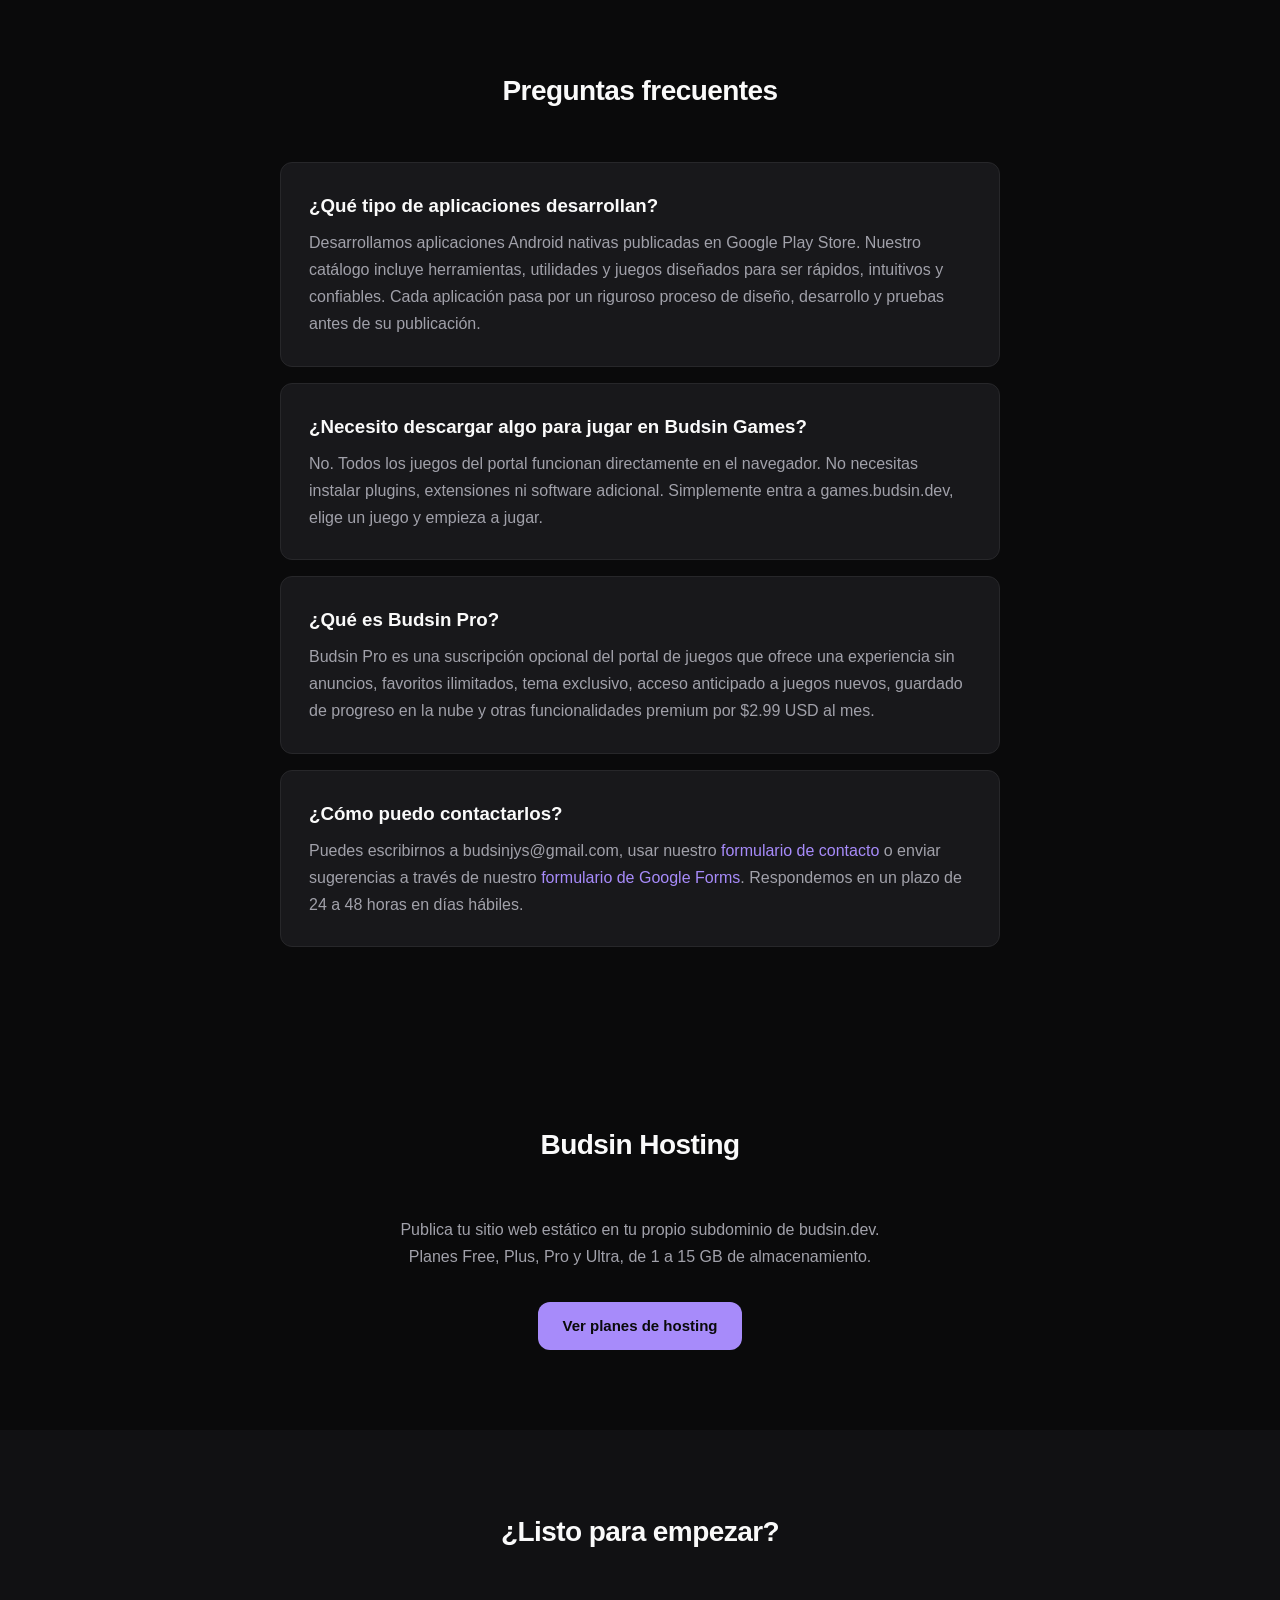
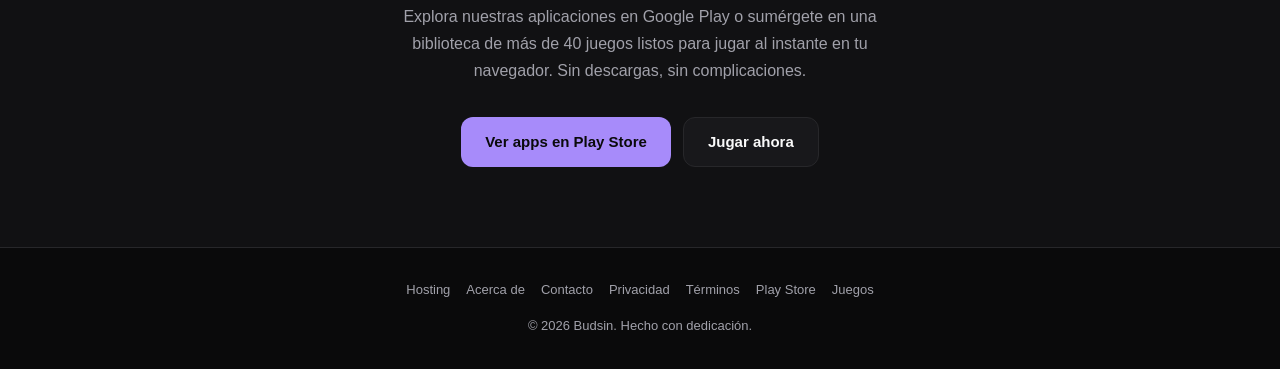
==== commit 05323d04: "feat: enlazar Budsin Hosting desde el menú, el pie y una sección de la portada Co-Authored-By: Claud" ====
--- a/index.html
+++ b/index.html
@@ -36,6 +36,7 @@
       <nav class="nav">
         <a href="/" class="logo">Budsin</a>
         <div class="nav-links">
+          <a href="/hosting/">Hosting</a>
           <a href="/about">Acerca de</a>
           <a href="/contacto">Contacto</a>
           <a href="https://play.google.com/store/apps/dev?id=5344432385513025185" target="_blank" rel="noopener">Play Store</a>
@@ -226,6 +227,20 @@
       </div>
     </section>
 
+    <!-- Hosting -->
+    <section class="section" style="text-align: center;">
+      <div class="container">
+        <h2 class="section-title">Budsin Hosting</h2>
+        <p style="color: var(--text-muted); max-width: 520px; margin: 0 auto 32px; line-height: 1.7;">
+          Publica tu sitio web estático en tu propio subdominio de budsin.dev. Planes Free, Plus, Pro y Ultra,
+          de 1 a 15 GB de almacenamiento.
+        </p>
+        <div class="hero-actions">
+          <a href="/hosting/" class="btn btn-primary">Ver planes de hosting</a>
+        </div>
+      </div>
+    </section>
+
     <!-- CTA -->
     <section class="section section-alt" style="text-align: center;">
       <div class="container">
@@ -245,6 +260,7 @@
   <footer class="footer">
     <div class="container">
       <nav style="display: flex; gap: 16px; justify-content: center; flex-wrap: wrap; margin-bottom: 16px;">
+        <a href="/hosting/" style="color: var(--text-muted); font-size: 0.8125rem;">Hosting</a>
         <a href="/about" style="color: var(--text-muted); font-size: 0.8125rem;">Acerca de</a>
         <a href="/contacto" style="color: var(--text-muted); font-size: 0.8125rem;">Contacto</a>
         <a href="/privacidad" style="color: var(--text-muted); font-size: 0.8125rem;">Privacidad</a>
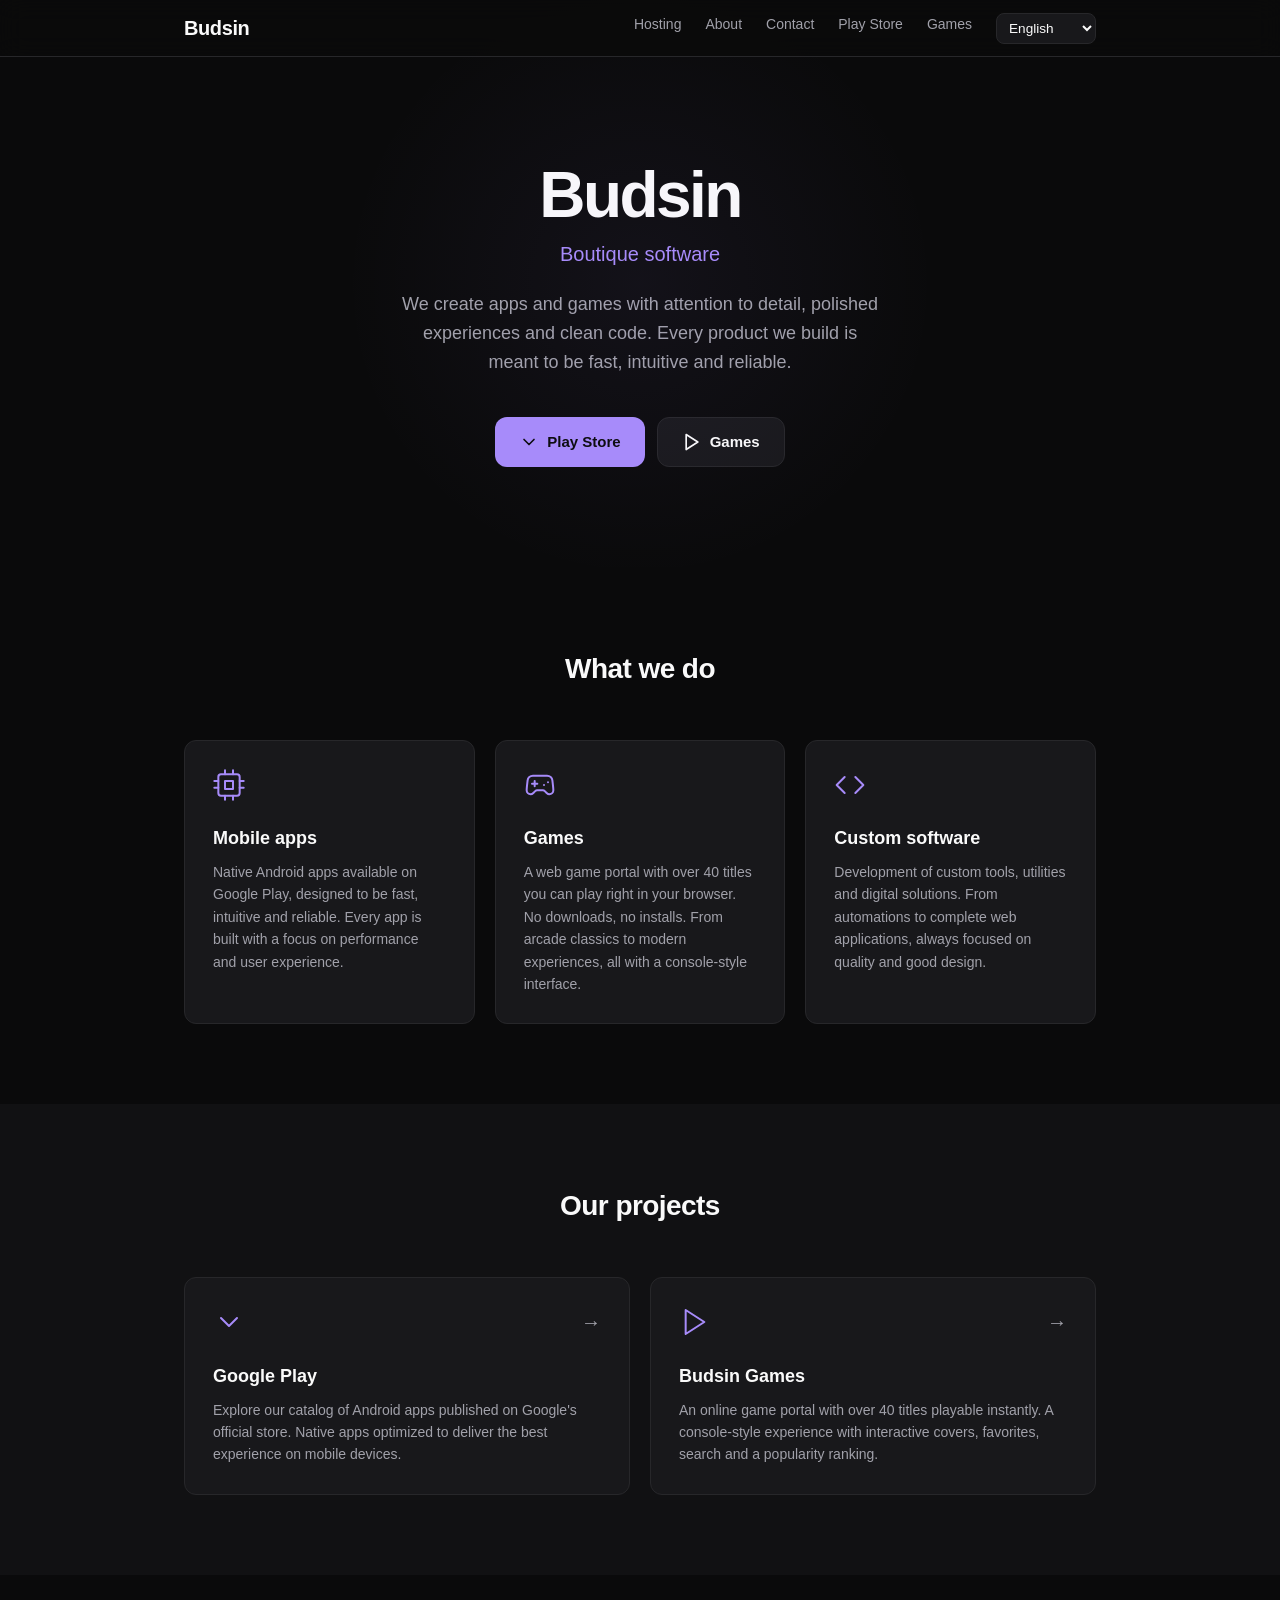
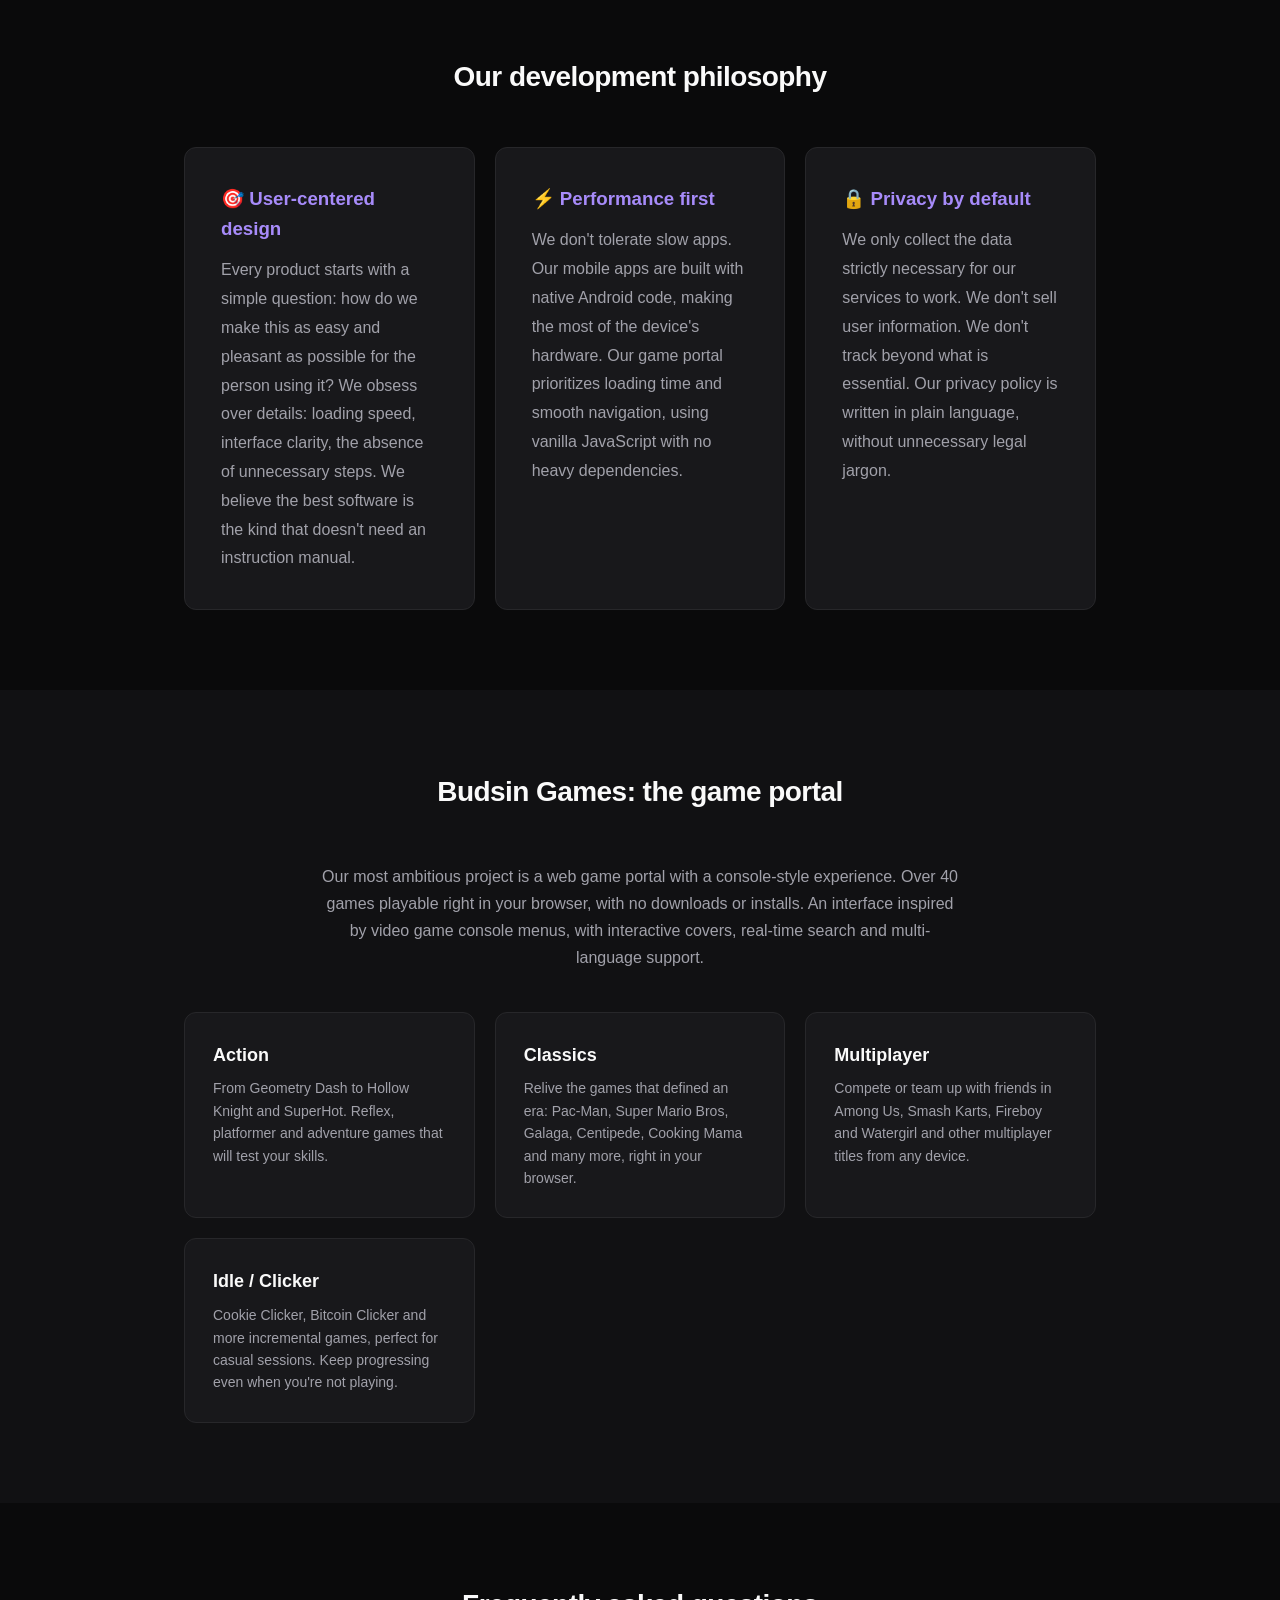
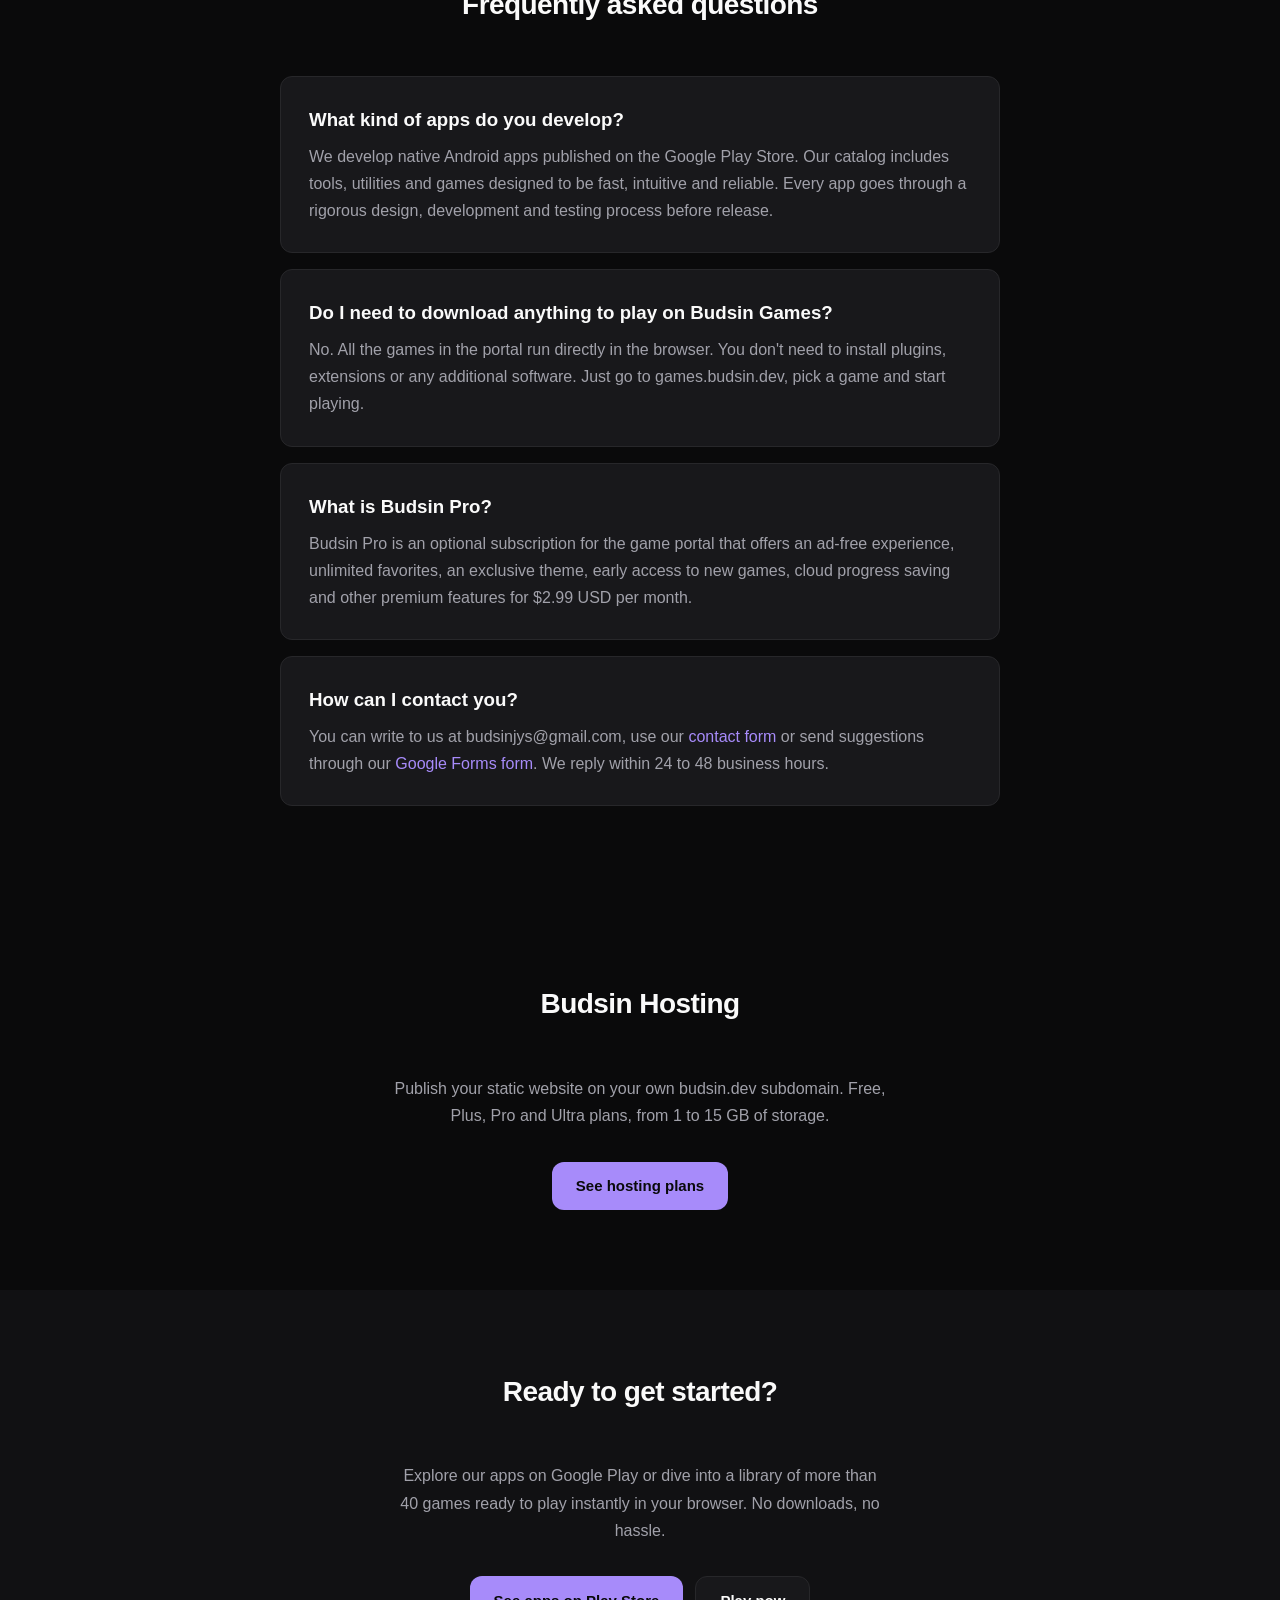
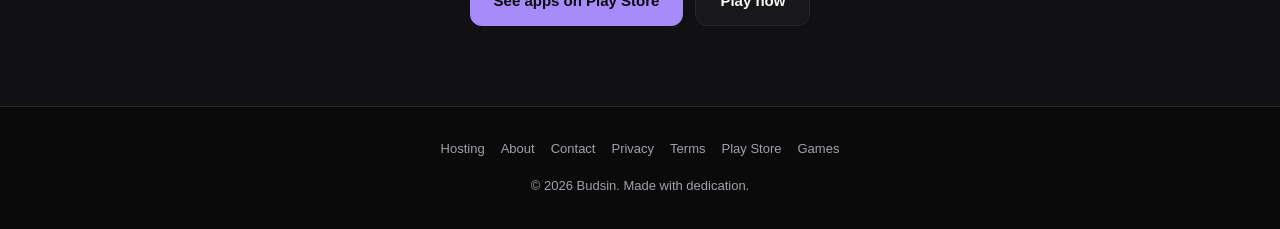
==== commit 4b315e29: "feat(sitio): portada, acerca de, contacto, privacidad y términos en 5 idiomas (es, en, pt, fr, de) -" ====
--- a/index.html
+++ b/index.html
@@ -3,15 +3,16 @@
 <head>
   <meta charset="UTF-8">
   <meta name="viewport" content="width=device-width, initial-scale=1.0">
-  <meta name="description" content="Budsin — Software boutique que crea aplicaciones Android y juegos web. Desarrollo de software a medida con atención al detalle, código limpio y experiencias pulidas. Descubre nuestras apps en Google Play y juega gratis en nuestro portal de juegos online.">
+  <script>(function(){try{var s=localStorage.getItem('budsin_lang');var l=s||((navigator.languages&&navigator.languages[0])||navigator.language||'en').slice(0,2).toLowerCase();if(['es','en','pt','fr','de'].indexOf(l)<0)l='en';if(l!=='es'){document.documentElement.className+=' i18n-pending';setTimeout(function(){document.documentElement.classList.remove('i18n-pending')},3000)}}catch(e){}})()</script>
+  <meta data-i18n-content="s057" name="description" content="Budsin — Software boutique que crea aplicaciones Android y juegos web. Desarrollo de software a medida con atención al detalle, código limpio y experiencias pulidas. Descubre nuestras apps en Google Play y juega gratis en nuestro portal de juegos online.">
   <meta name="keywords" content="software boutique, desarrollo de aplicaciones, Android, Google Play, juegos online, juegos web, desarrollo de software, apps móviles">
   <meta name="robots" content="index, follow">
-  <meta property="og:title" content="Budsin · Software boutique">
-  <meta property="og:description" content="Creamos aplicaciones Android y juegos web con atención al detalle. Descubre nuestras apps en Google Play y juega gratis en nuestro portal de juegos online.">
+  <meta data-i18n-content="s058" property="og:title" content="Budsin · Software boutique">
+  <meta data-i18n-content="s059" property="og:description" content="Creamos aplicaciones Android y juegos web con atención al detalle. Descubre nuestras apps en Google Play y juega gratis en nuestro portal de juegos online.">
   <meta property="og:url" content="https://budsin.dev">
   <meta property="og:type" content="website">
   <meta name="twitter:card" content="summary_large_image">
-  <title>Budsin · Software boutique — Apps y juegos con atención al detalle</title>
+  <title data-i18n="s056">Budsin · Software boutique — Apps y juegos con atención al detalle</title>
   <link rel="stylesheet" href="/styles.css">
   <link rel="icon" type="image/svg+xml" href="data:image/svg+xml,<svg xmlns='http://www.w3.org/2000/svg' viewBox='0 0 32 32'><text y='28' font-size='28'>⚡</text></svg>">
   <script async src="https://pagead2.googlesyndication.com/pagead/js/adsbygoogle.js?client=ca-pub-2866089236522641" crossorigin="anonymous"></script>
@@ -34,13 +35,13 @@
   <header class="header">
     <div class="container">
       <nav class="nav">
-        <a href="/" class="logo">Budsin</a>
+        <a data-i18n-html="s001" href="/" class="logo">Budsin</a>
         <div class="nav-links">
-          <a href="/hosting/">Hosting</a>
-          <a href="/about">Acerca de</a>
-          <a href="/contacto">Contacto</a>
-          <a href="https://play.google.com/store/apps/dev?id=5344432385513025185" target="_blank" rel="noopener">Play Store</a>
-          <a href="https://games.budsin.dev" target="_blank" rel="noopener">Juegos</a>
+          <a data-i18n-html="s002" href="/hosting/">Hosting</a>
+          <a data-i18n-html="s003" href="/about">Acerca de</a>
+          <a data-i18n-html="s004" href="/contacto">Contacto</a>
+          <a data-i18n-html="s005" href="https://play.google.com/store/apps/dev?id=5344432385513025185" target="_blank" rel="noopener">Play Store</a>
+          <a data-i18n-html="s006" href="https://games.budsin.dev" target="_blank" rel="noopener">Juegos</a>
         </div>
       </nav>
     </div>
@@ -50,20 +51,20 @@
     <!-- Hero -->
     <section class="hero">
       <div class="container">
-        <h1 class="hero-title">Budsin</h1>
-        <p class="hero-subtitle">Software boutique</p>
-        <p class="hero-desc">
+        <h1 data-i18n-html="s001" class="hero-title">Budsin</h1>
+        <p data-i18n-html="s007" class="hero-subtitle">Software boutique</p>
+        <p data-i18n-html="s008" class="hero-desc">
           Creamos aplicaciones y juegos con atención al detalle, experiencias pulidas y código limpio.
           Cada producto que construimos está pensado para ser rápido, intuitivo y confiable.
         </p>
         <div class="hero-actions">
           <a href="https://play.google.com/store/apps/dev?id=5344432385513025185" target="_blank" rel="noopener" class="btn btn-primary">
             <svg width="20" height="20" viewBox="0 0 24 24" fill="none" stroke="currentColor" stroke-width="2" stroke-linecap="round" stroke-linejoin="round"><polyline points="6 9 12 15 18 9"/></svg>
-            Play Store
+            <span data-i18n-html="s005">Play Store</span>
           </a>
           <a href="https://games.budsin.dev" target="_blank" rel="noopener" class="btn btn-secondary">
             <svg width="20" height="20" viewBox="0 0 24 24" fill="none" stroke="currentColor" stroke-width="2" stroke-linecap="round" stroke-linejoin="round"><polygon points="5 3 19 12 5 21 5 3"/></svg>
-            Juegos
+            <span data-i18n-html="s006">Juegos</span>
           </a>
         </div>
       </div>
@@ -72,28 +73,28 @@
     <!-- What we do -->
     <section class="section">
       <div class="container">
-        <h2 class="section-title">Qué hacemos</h2>
+        <h2 data-i18n-html="s009" class="section-title">Qué hacemos</h2>
         <div class="cards">
           <article class="card">
             <div class="card-icon">
               <svg width="32" height="32" viewBox="0 0 24 24" fill="none" stroke="currentColor" stroke-width="1.5" stroke-linecap="round" stroke-linejoin="round"><rect x="4" y="4" width="16" height="16" rx="2" ry="2"/><rect x="9" y="9" width="6" height="6"/><line x1="9" y1="1" x2="9" y2="4"/><line x1="15" y1="1" x2="15" y2="4"/><line x1="9" y1="20" x2="9" y2="23"/><line x1="15" y1="20" x2="15" y2="23"/><line x1="20" y1="9" x2="23" y2="9"/><line x1="20" y1="14" x2="23" y2="14"/><line x1="1" y1="9" x2="4" y2="9"/><line x1="1" y1="14" x2="4" y2="14"/></svg>
             </div>
-            <h3 class="card-title">Apps móviles</h3>
-            <p class="card-text">Aplicaciones nativas para Android disponibles en Google Play, diseñadas para ser rápidas, intuitivas y confiables. Cada app se construye con foco en rendimiento y experiencia de usuario.</p>
+            <h3 data-i18n-html="s010" class="card-title">Apps móviles</h3>
+            <p data-i18n-html="s011" class="card-text">Aplicaciones nativas para Android disponibles en Google Play, diseñadas para ser rápidas, intuitivas y confiables. Cada app se construye con foco en rendimiento y experiencia de usuario.</p>
           </article>
           <article class="card">
             <div class="card-icon">
               <svg width="32" height="32" viewBox="0 0 24 24" fill="none" stroke="currentColor" stroke-width="1.5" stroke-linecap="round" stroke-linejoin="round"><line x1="6" y1="11" x2="10" y2="11"/><line x1="8" y1="9" x2="8" y2="13"/><line x1="15" y1="12" x2="15.01" y2="12"/><line x1="18" y1="10" x2="18.01" y2="10"/><path d="M17.32 5H6.68a4 4 0 0 0-3.978 3.59c-.006.052-.01.101-.017.152C2.604 9.416 2 14.456 2 16a3 3 0 0 0 3 3c1 0 1.5-.5 2-1l1.414-1.414A2 2 0 0 1 9.828 16h4.344a2 2 0 0 1 1.414.586L17 18c.5.5 1 1 2 1a3 3 0 0 0 3-3c0-1.545-.604-6.584-.685-7.258-.007-.05-.011-.1-.017-.151A4 4 0 0 0 17.32 5z"/></svg>
             </div>
-            <h3 class="card-title">Juegos</h3>
-            <p class="card-text">Portal de juegos web con más de 40 títulos jugables directamente desde el navegador. Sin descargas, sin instalaciones. Desde clásicos arcade hasta experiencias modernas, todo con una interfaz tipo consola.</p>
+            <h3 data-i18n-html="s006" class="card-title">Juegos</h3>
+            <p data-i18n-html="s012" class="card-text">Portal de juegos web con más de 40 títulos jugables directamente desde el navegador. Sin descargas, sin instalaciones. Desde clásicos arcade hasta experiencias modernas, todo con una interfaz tipo consola.</p>
           </article>
           <article class="card">
             <div class="card-icon">
               <svg width="32" height="32" viewBox="0 0 24 24" fill="none" stroke="currentColor" stroke-width="1.5" stroke-linecap="round" stroke-linejoin="round"><polyline points="16 18 22 12 16 6"/><polyline points="8 6 2 12 8 18"/></svg>
             </div>
-            <h3 class="card-title">Software a medida</h3>
-            <p class="card-text">Desarrollo de herramientas, utilidades y soluciones digitales personalizadas. Desde automatizaciones hasta aplicaciones web completas, siempre con foco en calidad y buen diseño.</p>
+            <h3 data-i18n-html="s013" class="card-title">Software a medida</h3>
+            <p data-i18n-html="s014" class="card-text">Desarrollo de herramientas, utilidades y soluciones digitales personalizadas. Desde automatizaciones hasta aplicaciones web completas, siempre con foco en calidad y buen diseño.</p>
           </article>
         </div>
       </div>
@@ -102,22 +103,22 @@
     <!-- Projects / Portfolio -->
     <section class="section section-alt">
       <div class="container">
-        <h2 class="section-title">Nuestros proyectos</h2>
+        <h2 data-i18n-html="s015" class="section-title">Nuestros proyectos</h2>
         <div class="cards">
           <a href="https://play.google.com/store/apps/dev?id=5344432385513025185" target="_blank" rel="noopener" class="card card-link">
             <div class="card-icon">
               <svg width="32" height="32" viewBox="0 0 24 24" fill="none" stroke="currentColor" stroke-width="1.5" stroke-linecap="round" stroke-linejoin="round"><polyline points="6 9 12 15 18 9"/></svg>
             </div>
-            <h3 class="card-title">Google Play</h3>
-            <p class="card-text">Explora nuestro catálogo de aplicaciones Android publicadas en la tienda oficial de Google. Apps nativas optimizadas para ofrecer la mejor experiencia en dispositivos móviles.</p>
+            <h3 data-i18n-html="s016" class="card-title">Google Play</h3>
+            <p data-i18n-html="s017" class="card-text">Explora nuestro catálogo de aplicaciones Android publicadas en la tienda oficial de Google. Apps nativas optimizadas para ofrecer la mejor experiencia en dispositivos móviles.</p>
             <span class="card-arrow">→</span>
           </a>
           <a href="https://games.budsin.dev" target="_blank" rel="noopener" class="card card-link">
             <div class="card-icon">
               <svg width="32" height="32" viewBox="0 0 24 24" fill="none" stroke="currentColor" stroke-width="1.5" stroke-linecap="round" stroke-linejoin="round"><polygon points="5 3 19 12 5 21 5 3"/></svg>
             </div>
-            <h3 class="card-title">Budsin Games</h3>
-            <p class="card-text">Portal de juegos online con más de 40 títulos jugables al instante. Experiencia tipo consola con portadas interactivas, favoritos, búsqueda y ranking de popularidad.</p>
+            <h3 data-i18n-html="s018" class="card-title">Budsin Games</h3>
+            <p data-i18n-html="s019" class="card-text">Portal de juegos online con más de 40 títulos jugables al instante. Experiencia tipo consola con portadas interactivas, favoritos, búsqueda y ranking de popularidad.</p>
             <span class="card-arrow">→</span>
           </a>
         </div>
@@ -127,27 +128,27 @@
     <!-- Development philosophy -->
     <section class="section">
       <div class="container">
-        <h2 class="section-title">Nuestra filosofía de desarrollo</h2>
+        <h2 data-i18n-html="s020" class="section-title">Nuestra filosofía de desarrollo</h2>
         <div class="cards">
           <article class="card" style="padding: 36px;">
-            <h3 style="color: var(--accent); margin-bottom: 12px;">🎯 Diseño centrado en el usuario</h3>
-            <p style="color: var(--text-muted); line-height: 1.8;">
+            <h3 data-i18n-html="s021" style="color: var(--accent); margin-bottom: 12px;">🎯 Diseño centrado en el usuario</h3>
+            <p data-i18n-html="s022" style="color: var(--text-muted); line-height: 1.8;">
               Cada producto comienza con una pregunta simple: ¿cómo hacemos que esto sea lo más fácil y agradable posible para quien lo usa?
               Nos obsesionamos con los detalles: la velocidad de carga, la claridad de la interfaz, la ausencia de pasos innecesarios.
               Creemos que el mejor software es aquel que no necesita manual de instrucciones.
             </p>
           </article>
           <article class="card" style="padding: 36px;">
-            <h3 style="color: var(--accent); margin-bottom: 12px;">⚡ Rendimiento primero</h3>
-            <p style="color: var(--text-muted); line-height: 1.8;">
+            <h3 data-i18n-html="s023" style="color: var(--accent); margin-bottom: 12px;">⚡ Rendimiento primero</h3>
+            <p data-i18n-html="s024" style="color: var(--text-muted); line-height: 1.8;">
               No toleramos las aplicaciones lentas. Nuestras apps móviles se construyen con código nativo para Android,
               aprovechando al máximo el hardware del dispositivo. Nuestro portal de juegos prioriza el tiempo de carga
               y la fluidez de navegación, usando JavaScript vanilla sin dependencias pesadas.
             </p>
           </article>
           <article class="card" style="padding: 36px;">
-            <h3 style="color: var(--accent); margin-bottom: 12px;">🔒 Privacidad por defecto</h3>
-            <p style="color: var(--text-muted); line-height: 1.8;">
+            <h3 data-i18n-html="s025" style="color: var(--accent); margin-bottom: 12px;">🔒 Privacidad por defecto</h3>
+            <p data-i18n-html="s026" style="color: var(--text-muted); line-height: 1.8;">
               Recopilamos solo los datos estrictamente necesarios para el funcionamiento de nuestros servicios.
               No vendemos información de usuarios. No rastreamos más allá de lo imprescindible.
               Nuestra política de privacidad está escrita en lenguaje claro, sin jerga legal innecesaria.
@@ -160,28 +161,28 @@
     <!-- Games Portal Highlights -->
     <section class="section section-alt">
       <div class="container">
-        <h2 class="section-title">Budsin Games: el portal de juegos</h2>
-        <p style="text-align: center; color: var(--text-muted); max-width: 640px; margin: 0 auto 40px; line-height: 1.7;">
+        <h2 data-i18n-html="s027" class="section-title">Budsin Games: el portal de juegos</h2>
+        <p data-i18n-html="s028" style="text-align: center; color: var(--text-muted); max-width: 640px; margin: 0 auto 40px; line-height: 1.7;">
           Nuestro proyecto más ambicioso es un portal de juegos web con experiencia tipo consola.
           Más de 40 juegos jugables directamente desde el navegador, sin descargas ni instalaciones.
           Interfaz inspirada en menús de videoconsolas, con portadas interactivas, búsqueda en tiempo real y soporte multilenguaje.
         </p>
         <div class="cards">
           <article class="card">
-            <h3 class="card-title">Acción</h3>
-            <p class="card-text">Desde Geometry Dash hasta Hollow Knight y SuperHot. Juegos de reflejos, plataformas y aventura que pondrán a prueba tus habilidades.</p>
-          </article>
-          <article class="card">
-            <h3 class="card-title">Clásicos</h3>
-            <p class="card-text">Revive los juegos que marcaron época: Pac-Man, Super Mario Bros, Galaga, Centipede, Cooking Mama y muchos más, directamente en tu navegador.</p>
-          </article>
-          <article class="card">
-            <h3 class="card-title">Multijugador</h3>
-            <p class="card-text">Compite o colabora con amigos en Among Us, Smash Karts, Fireboy and Watergirl y otros títulos multijugador desde cualquier dispositivo.</p>
-          </article>
-          <article class="card">
-            <h3 class="card-title">Idle / Clicker</h3>
-            <p class="card-text">Cookie Clicker, Bitcoin Clicker y más juegos incrementales perfectos para sesiones casuales. Progresa incluso cuando no estás jugando.</p>
+            <h3 data-i18n-html="s029" class="card-title">Acción</h3>
+            <p data-i18n-html="s030" class="card-text">Desde Geometry Dash hasta Hollow Knight y SuperHot. Juegos de reflejos, plataformas y aventura que pondrán a prueba tus habilidades.</p>
+          </article>
+          <article class="card">
+            <h3 data-i18n-html="s031" class="card-title">Clásicos</h3>
+            <p data-i18n-html="s032" class="card-text">Revive los juegos que marcaron época: Pac-Man, Super Mario Bros, Galaga, Centipede, Cooking Mama y muchos más, directamente en tu navegador.</p>
+          </article>
+          <article class="card">
+            <h3 data-i18n-html="s033" class="card-title">Multijugador</h3>
+            <p data-i18n-html="s034" class="card-text">Compite o colabora con amigos en Among Us, Smash Karts, Fireboy and Watergirl y otros títulos multijugador desde cualquier dispositivo.</p>
+          </article>
+          <article class="card">
+            <h3 data-i18n-html="s035" class="card-title">Idle / Clicker</h3>
+            <p data-i18n-html="s036" class="card-text">Cookie Clicker, Bitcoin Clicker y más juegos incrementales perfectos para sesiones casuales. Progresa incluso cuando no estás jugando.</p>
           </article>
         </div>
       </div>
@@ -190,34 +191,34 @@
     <!-- FAQ section -->
     <section class="section">
       <div class="container">
-        <h2 class="section-title">Preguntas frecuentes</h2>
+        <h2 data-i18n-html="s037" class="section-title">Preguntas frecuentes</h2>
         <div style="max-width: 720px; margin: 0 auto;">
           <article class="card" style="padding: 28px; margin-bottom: 16px;">
-            <h3 style="color: var(--text); margin-bottom: 8px;">¿Qué tipo de aplicaciones desarrollan?</h3>
-            <p style="color: var(--text-muted); line-height: 1.7;">
+            <h3 data-i18n-html="s038" style="color: var(--text); margin-bottom: 8px;">¿Qué tipo de aplicaciones desarrollan?</h3>
+            <p data-i18n-html="s039" style="color: var(--text-muted); line-height: 1.7;">
               Desarrollamos aplicaciones Android nativas publicadas en Google Play Store. Nuestro catálogo incluye
               herramientas, utilidades y juegos diseñados para ser rápidos, intuitivos y confiables.
               Cada aplicación pasa por un riguroso proceso de diseño, desarrollo y pruebas antes de su publicación.
             </p>
           </article>
           <article class="card" style="padding: 28px; margin-bottom: 16px;">
-            <h3 style="color: var(--text); margin-bottom: 8px;">¿Necesito descargar algo para jugar en Budsin Games?</h3>
-            <p style="color: var(--text-muted); line-height: 1.7;">
+            <h3 data-i18n-html="s040" style="color: var(--text); margin-bottom: 8px;">¿Necesito descargar algo para jugar en Budsin Games?</h3>
+            <p data-i18n-html="s041" style="color: var(--text-muted); line-height: 1.7;">
               No. Todos los juegos del portal funcionan directamente en el navegador. No necesitas instalar plugins,
               extensiones ni software adicional. Simplemente entra a games.budsin.dev, elige un juego y empieza a jugar.
             </p>
           </article>
           <article class="card" style="padding: 28px; margin-bottom: 16px;">
-            <h3 style="color: var(--text); margin-bottom: 8px;">¿Qué es Budsin Pro?</h3>
-            <p style="color: var(--text-muted); line-height: 1.7;">
+            <h3 data-i18n-html="s042" style="color: var(--text); margin-bottom: 8px;">¿Qué es Budsin Pro?</h3>
+            <p data-i18n-html="s043" style="color: var(--text-muted); line-height: 1.7;">
               Budsin Pro es una suscripción opcional del portal de juegos que ofrece una experiencia sin anuncios,
               favoritos ilimitados, tema exclusivo, acceso anticipado a juegos nuevos, guardado de progreso en la nube
               y otras funcionalidades premium por $2.99 USD al mes.
             </p>
           </article>
           <article class="card" style="padding: 28px; margin-bottom: 16px;">
-            <h3 style="color: var(--text); margin-bottom: 8px;">¿Cómo puedo contactarlos?</h3>
-            <p style="color: var(--text-muted); line-height: 1.7;">
+            <h3 data-i18n-html="s044" style="color: var(--text); margin-bottom: 8px;">¿Cómo puedo contactarlos?</h3>
+            <p data-i18n-html="s045" style="color: var(--text-muted); line-height: 1.7;">
               Puedes escribirnos a budsinjys@gmail.com, usar nuestro <a href="/contacto" style="color: var(--accent);">formulario de contacto</a>
               o enviar sugerencias a través de nuestro <a href="https://forms.gle/bUHTy8Lt6Kz1qkAx8" target="_blank" rel="noopener noreferrer" style="color: var(--accent);">formulario de Google Forms</a>.
               Respondemos en un plazo de 24 a 48 horas en días hábiles.
@@ -230,13 +231,13 @@
     <!-- Hosting -->
     <section class="section" style="text-align: center;">
       <div class="container">
-        <h2 class="section-title">Budsin Hosting</h2>
-        <p style="color: var(--text-muted); max-width: 520px; margin: 0 auto 32px; line-height: 1.7;">
+        <h2 data-i18n-html="s046" class="section-title">Budsin Hosting</h2>
+        <p data-i18n-html="s047" style="color: var(--text-muted); max-width: 520px; margin: 0 auto 32px; line-height: 1.7;">
           Publica tu sitio web estático en tu propio subdominio de budsin.dev. Planes Free, Plus, Pro y Ultra,
           de 1 a 15 GB de almacenamiento.
         </p>
         <div class="hero-actions">
-          <a href="/hosting/" class="btn btn-primary">Ver planes de hosting</a>
+          <a data-i18n-html="s048" href="/hosting/" class="btn btn-primary">Ver planes de hosting</a>
         </div>
       </div>
     </section>
@@ -244,14 +245,14 @@
     <!-- CTA -->
     <section class="section section-alt" style="text-align: center;">
       <div class="container">
-        <h2 class="section-title">¿Listo para empezar?</h2>
-        <p style="color: var(--text-muted); max-width: 480px; margin: 0 auto 32px; line-height: 1.7;">
+        <h2 data-i18n-html="s049" class="section-title">¿Listo para empezar?</h2>
+        <p data-i18n-html="s050" style="color: var(--text-muted); max-width: 480px; margin: 0 auto 32px; line-height: 1.7;">
           Explora nuestras aplicaciones en Google Play o sumérgete en una biblioteca de más de 40 juegos
           listos para jugar al instante en tu navegador. Sin descargas, sin complicaciones.
         </p>
         <div class="hero-actions">
-          <a href="https://play.google.com/store/apps/dev?id=5344432385513025185" target="_blank" rel="noopener" class="btn btn-primary">Ver apps en Play Store</a>
-          <a href="https://games.budsin.dev" target="_blank" rel="noopener" class="btn btn-secondary">Jugar ahora</a>
+          <a data-i18n-html="s051" href="https://play.google.com/store/apps/dev?id=5344432385513025185" target="_blank" rel="noopener" class="btn btn-primary">Ver apps en Play Store</a>
+          <a data-i18n-html="s052" href="https://games.budsin.dev" target="_blank" rel="noopener" class="btn btn-secondary">Jugar ahora</a>
         </div>
       </div>
     </section>
@@ -260,16 +261,20 @@
   <footer class="footer">
     <div class="container">
       <nav style="display: flex; gap: 16px; justify-content: center; flex-wrap: wrap; margin-bottom: 16px;">
-        <a href="/hosting/" style="color: var(--text-muted); font-size: 0.8125rem;">Hosting</a>
-        <a href="/about" style="color: var(--text-muted); font-size: 0.8125rem;">Acerca de</a>
-        <a href="/contacto" style="color: var(--text-muted); font-size: 0.8125rem;">Contacto</a>
-        <a href="/privacidad" style="color: var(--text-muted); font-size: 0.8125rem;">Privacidad</a>
-        <a href="/terminos" style="color: var(--text-muted); font-size: 0.8125rem;">Términos</a>
-        <a href="https://play.google.com/store/apps/dev?id=5344432385513025185" target="_blank" rel="noopener" style="color: var(--text-muted); font-size: 0.8125rem;">Play Store</a>
-        <a href="https://games.budsin.dev" target="_blank" rel="noopener" style="color: var(--text-muted); font-size: 0.8125rem;">Juegos</a>
+        <a data-i18n-html="s002" href="/hosting/" style="color: var(--text-muted); font-size: 0.8125rem;">Hosting</a>
+        <a data-i18n-html="s003" href="/about" style="color: var(--text-muted); font-size: 0.8125rem;">Acerca de</a>
+        <a data-i18n-html="s004" href="/contacto" style="color: var(--text-muted); font-size: 0.8125rem;">Contacto</a>
+        <a data-i18n-html="s053" href="/privacidad" style="color: var(--text-muted); font-size: 0.8125rem;">Privacidad</a>
+        <a data-i18n-html="s054" href="/terminos" style="color: var(--text-muted); font-size: 0.8125rem;">Términos</a>
+        <a data-i18n-html="s005" href="https://play.google.com/store/apps/dev?id=5344432385513025185" target="_blank" rel="noopener" style="color: var(--text-muted); font-size: 0.8125rem;">Play Store</a>
+        <a data-i18n-html="s006" href="https://games.budsin.dev" target="_blank" rel="noopener" style="color: var(--text-muted); font-size: 0.8125rem;">Juegos</a>
       </nav>
-      <p>&copy; 2026 Budsin. Hecho con dedicación.</p>
+      <p data-i18n-html="s055">&copy; 2026 Budsin. Hecho con dedicación.</p>
     </div>
   </footer>
+  <script type="module">
+    import { initI18n } from "/hosting/i18n.js";
+    initI18n({ site: true });
+  </script>
 </body>
 </html>
--- a/styles.css
+++ b/styles.css
@@ -281,3 +281,15 @@
     grid-template-columns: 1fr;
   }
 }
+
+/* Selector de idioma y arranque sin parpadeo del español (ver hosting/i18n.js) */
+.lang-select { background: var(--surface); color: var(--text); border: 1px solid var(--border); border-radius: 8px; padding: 6px 8px; font: inherit; font-size: .85rem; cursor: pointer; }
+.lang-select:focus-visible { outline: 2px solid var(--accent); }
+html.i18n-pending body { visibility: hidden; }
+
+/* En pantallas estrechas el menú pasa a varias líneas para que el selector de idioma no quede fuera de la pantalla */
+@media (max-width: 640px) {
+  .nav { height: auto; min-height: 56px; flex-wrap: wrap; padding: 8px 0; gap: 4px 12px; }
+  .nav-links { flex-wrap: wrap; gap: 6px 14px; justify-content: flex-end; align-items: center; }
+  main { padding-top: 56px; } /* la cabecera fija ahora puede ocupar más de una línea */
+}
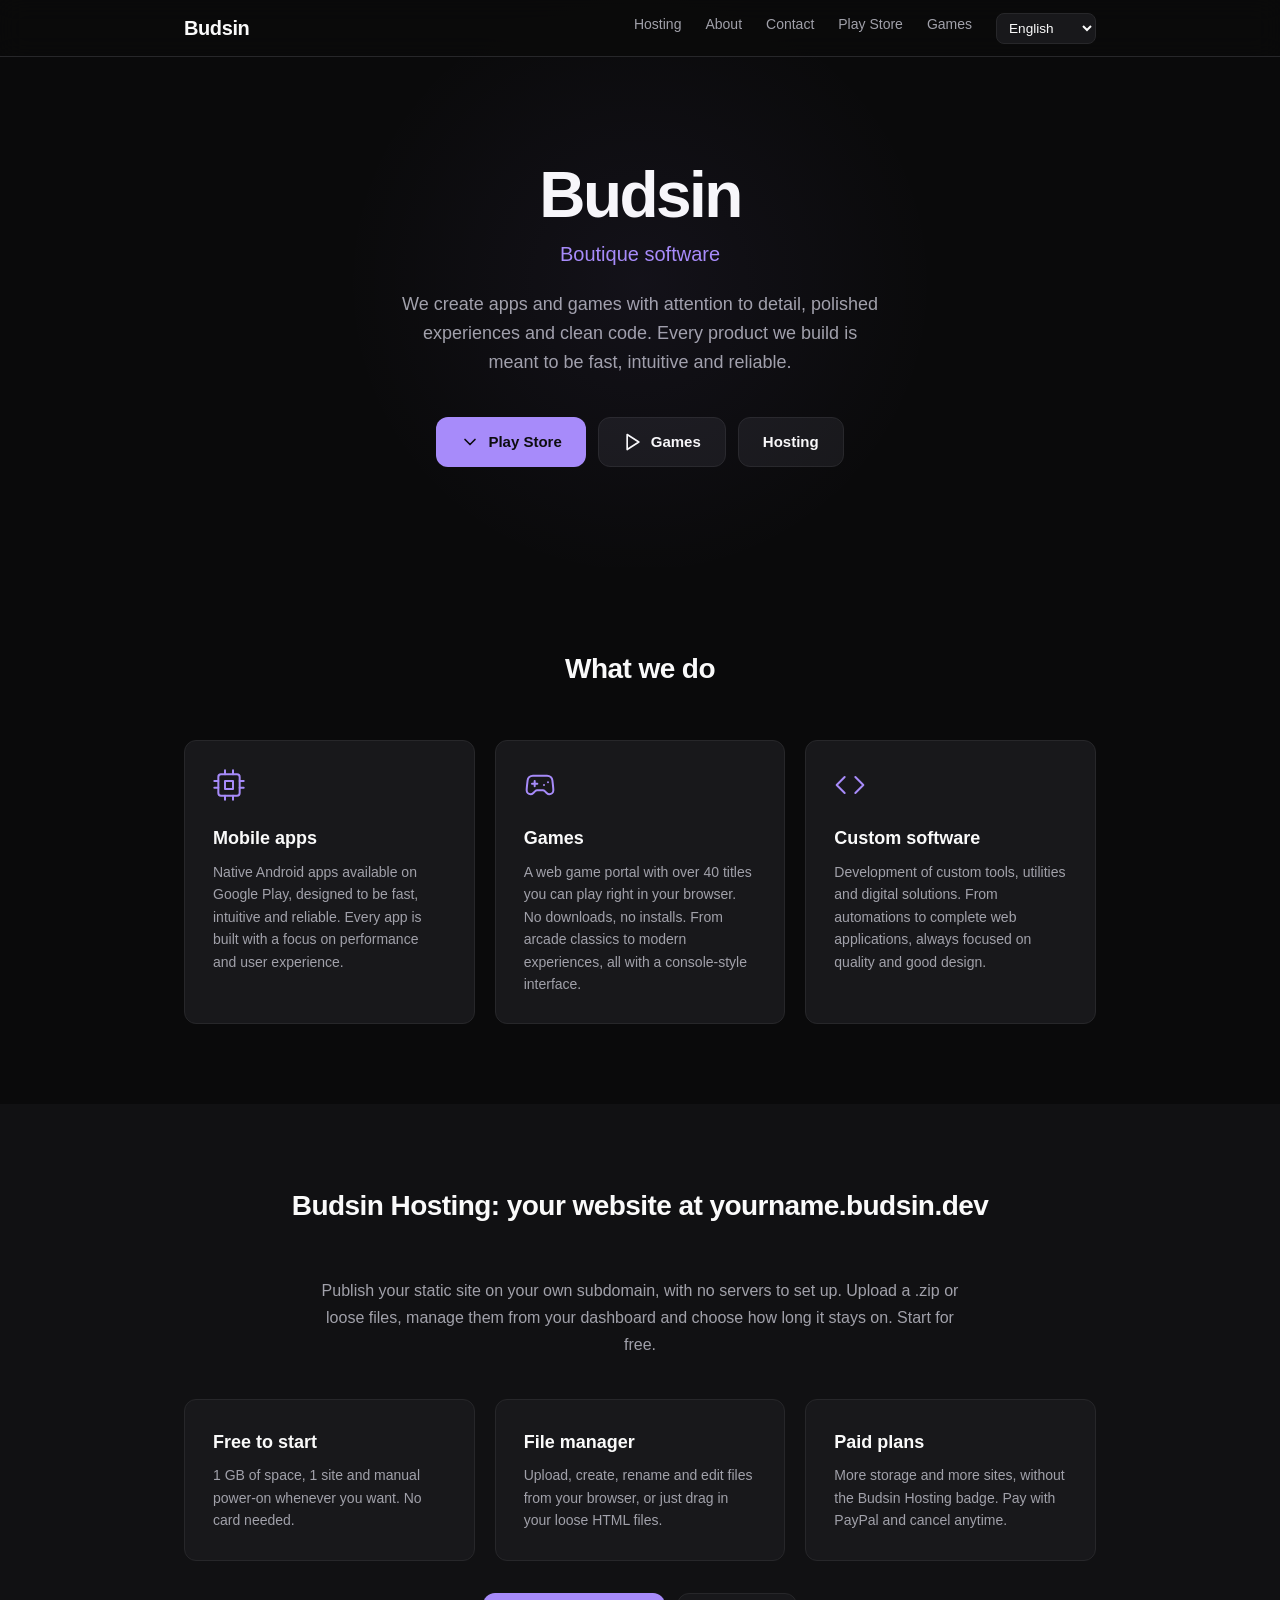
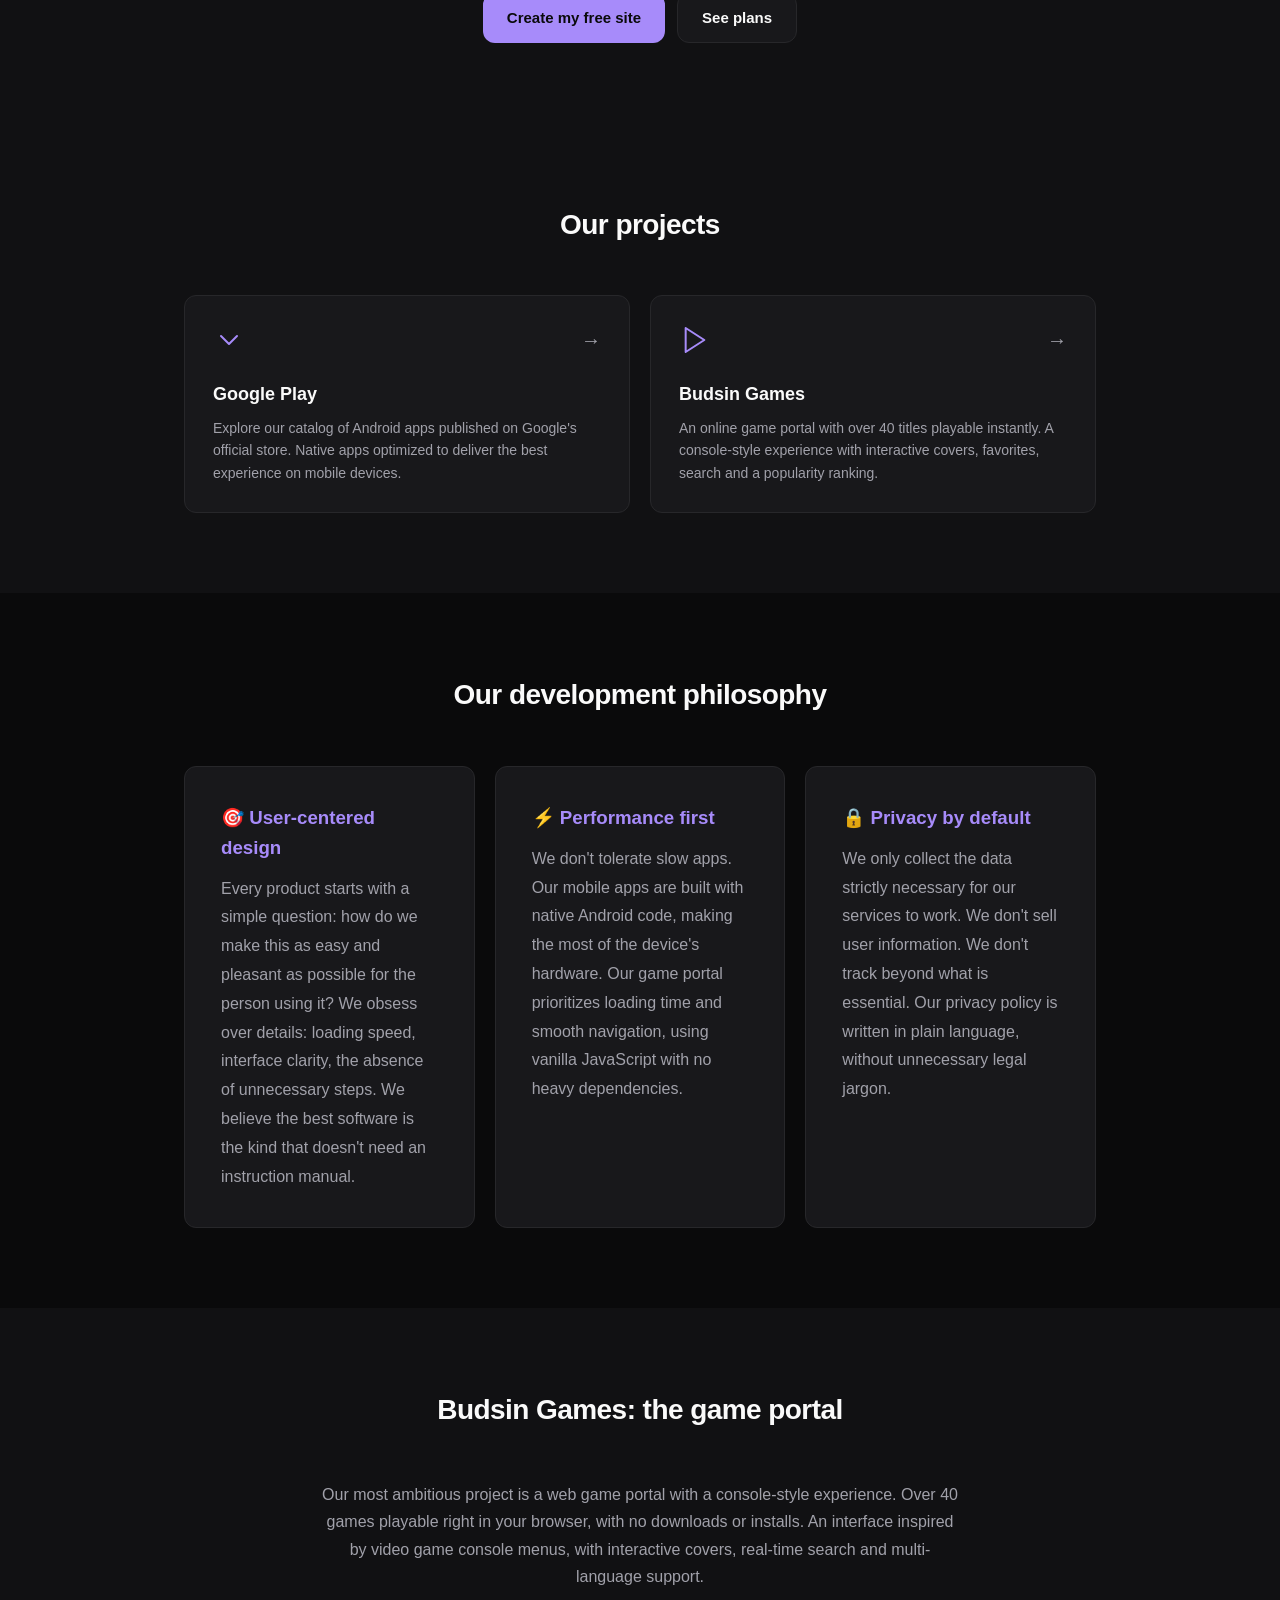
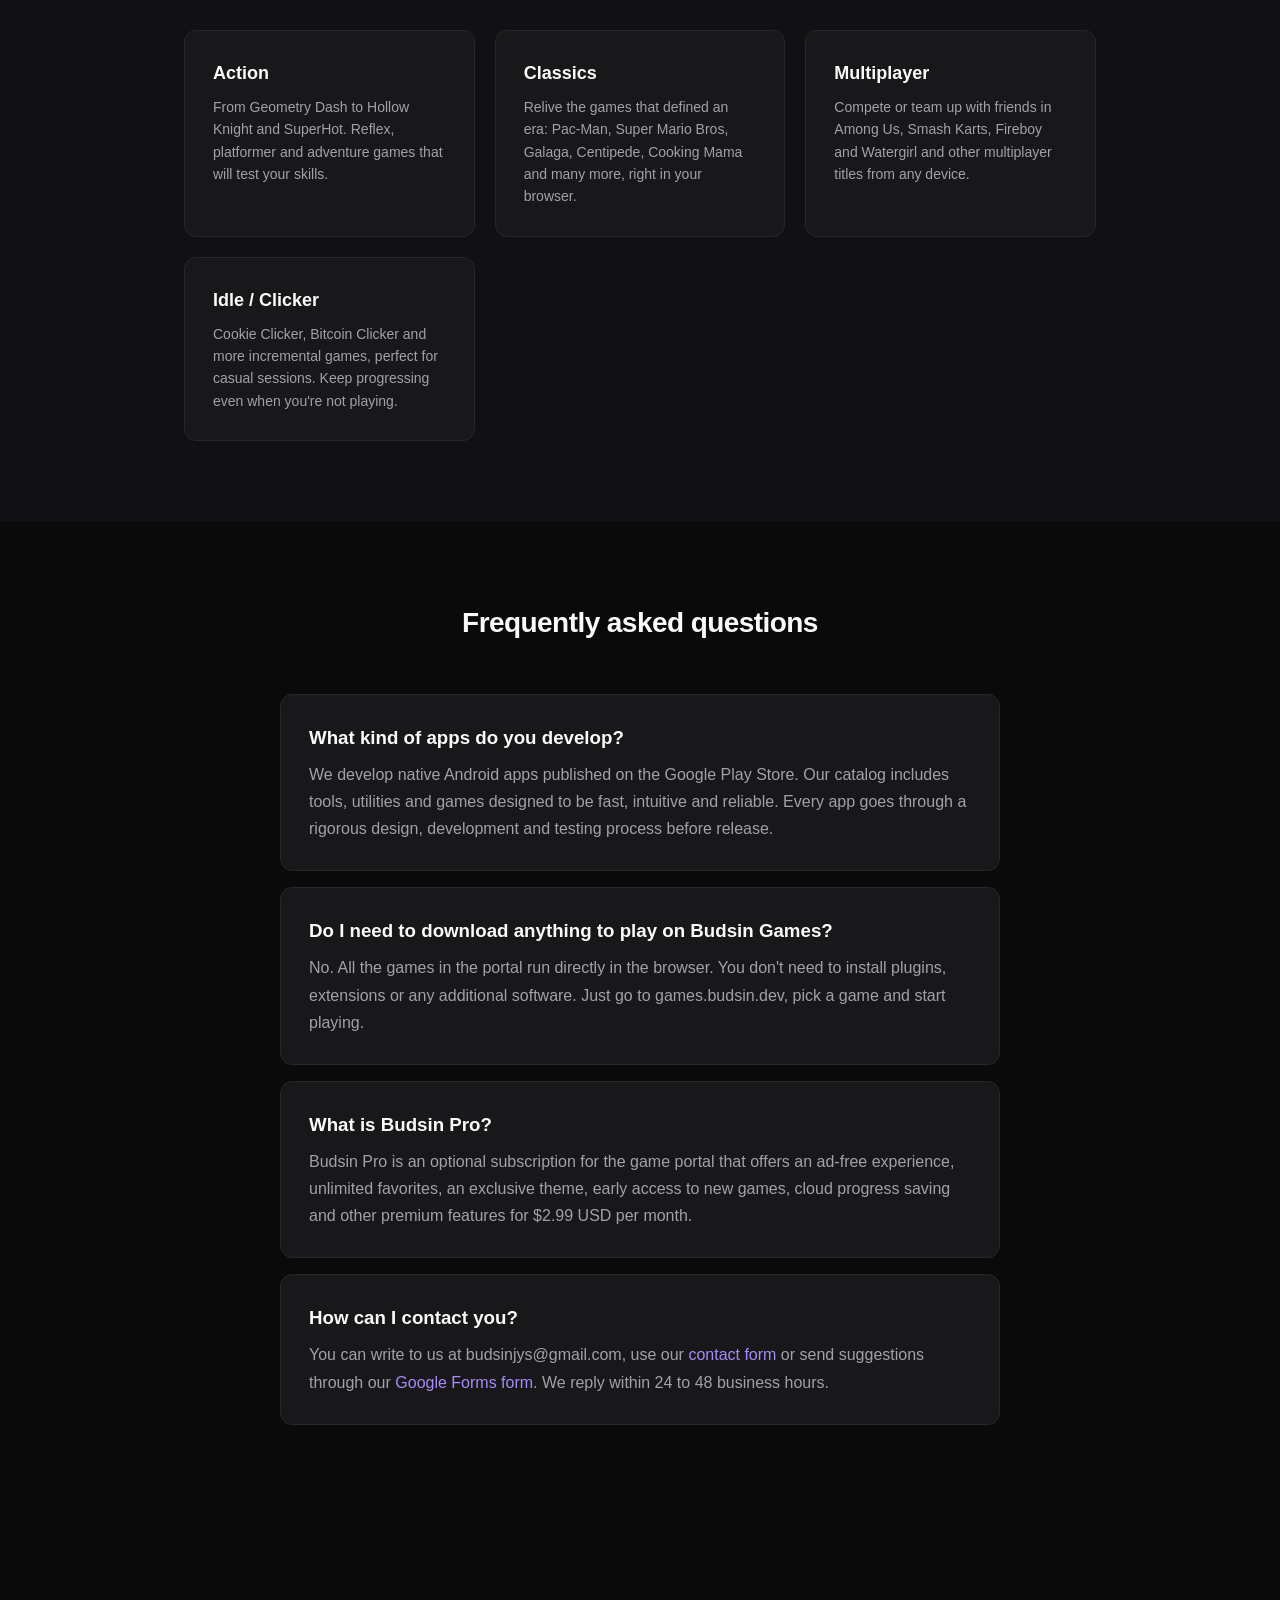
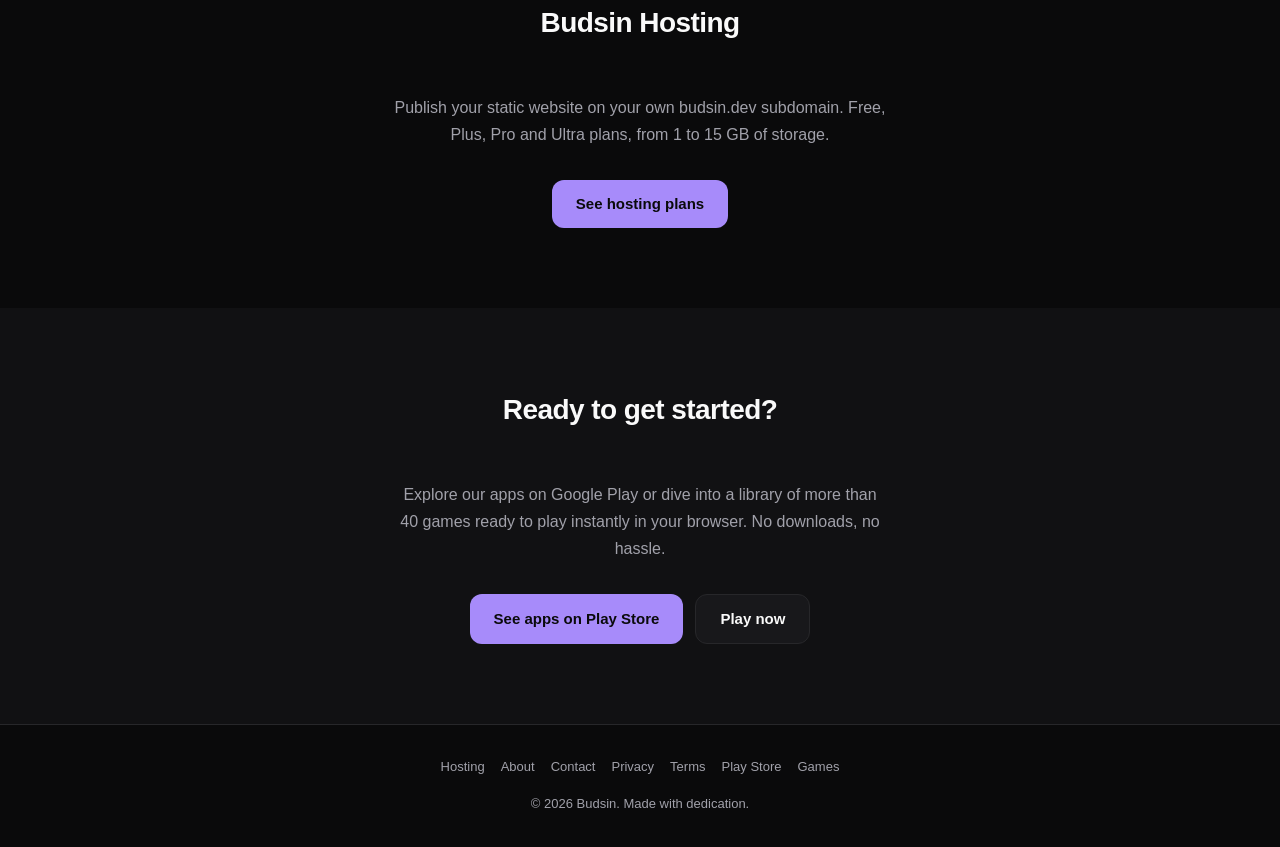
==== commit 8eb99e3b: "feat(hosting): badge reads 'Hosted by Budsin Hosting'; promote Hosting on the home page (5 languages" ====
--- a/index.html
+++ b/index.html
@@ -66,6 +66,7 @@
             <svg width="20" height="20" viewBox="0 0 24 24" fill="none" stroke="currentColor" stroke-width="2" stroke-linecap="round" stroke-linejoin="round"><polygon points="5 3 19 12 5 21 5 3"/></svg>
             <span data-i18n-html="s006">Juegos</span>
           </a>
+          <a href="/hosting/" class="btn btn-secondary"><span data-i18n-html="s002">Hosting</span></a>
         </div>
       </div>
     </section>
@@ -96,6 +97,32 @@
             <h3 data-i18n-html="s013" class="card-title">Software a medida</h3>
             <p data-i18n-html="s014" class="card-text">Desarrollo de herramientas, utilidades y soluciones digitales personalizadas. Desde automatizaciones hasta aplicaciones web completas, siempre con foco en calidad y buen diseño.</p>
           </article>
+        </div>
+      </div>
+    </section>
+
+    <!-- Budsin Hosting -->
+    <section class="section section-alt" id="hosting">
+      <div class="container">
+        <h2 data-i18n-html="hx01" class="section-title">Budsin Hosting: tu web en <strong>tunombre.budsin.dev</strong></h2>
+        <p data-i18n-html="hx02" style="text-align: center; color: var(--text-muted); max-width: 640px; margin: 0 auto 40px; line-height: 1.7;">Publica tu sitio estático en tu propio subdominio, sin servidores que configurar. Sube un .zip o archivos sueltos, adminístralos desde tu panel y elige cuánto tiempo queda encendido. Empieza gratis.</p>
+        <div class="cards">
+          <article class="card">
+            <h3 data-i18n-html="hx03" class="card-title">Gratis para empezar</h3>
+            <p data-i18n-html="hx04" class="card-text">1 GB de espacio, 1 sitio y encendido manual cuando quieras. Sin tarjeta.</p>
+          </article>
+          <article class="card">
+            <h3 data-i18n-html="hx05" class="card-title">Gestor de archivos</h3>
+            <p data-i18n-html="hx06" class="card-text">Sube, crea, renombra y edita archivos desde el navegador, o arrastra tus HTML sueltos.</p>
+          </article>
+          <article class="card">
+            <h3 data-i18n-html="hx07" class="card-title">Planes de pago</h3>
+            <p data-i18n-html="hx08" class="card-text">Más almacenamiento y más sitios, sin la insignia de Budsin Hosting. Paga con PayPal y cancela cuando quieras.</p>
+          </article>
+        </div>
+        <div class="hero-actions" style="margin-top: 32px;">
+          <a href="/hosting/panel.html" class="btn btn-primary"><span data-i18n-html="hx10">Crear mi sitio gratis</span></a>
+          <a href="/hosting/" class="btn btn-secondary"><span data-i18n-html="hx09">Ver planes</span></a>
         </div>
       </div>
     </section>
